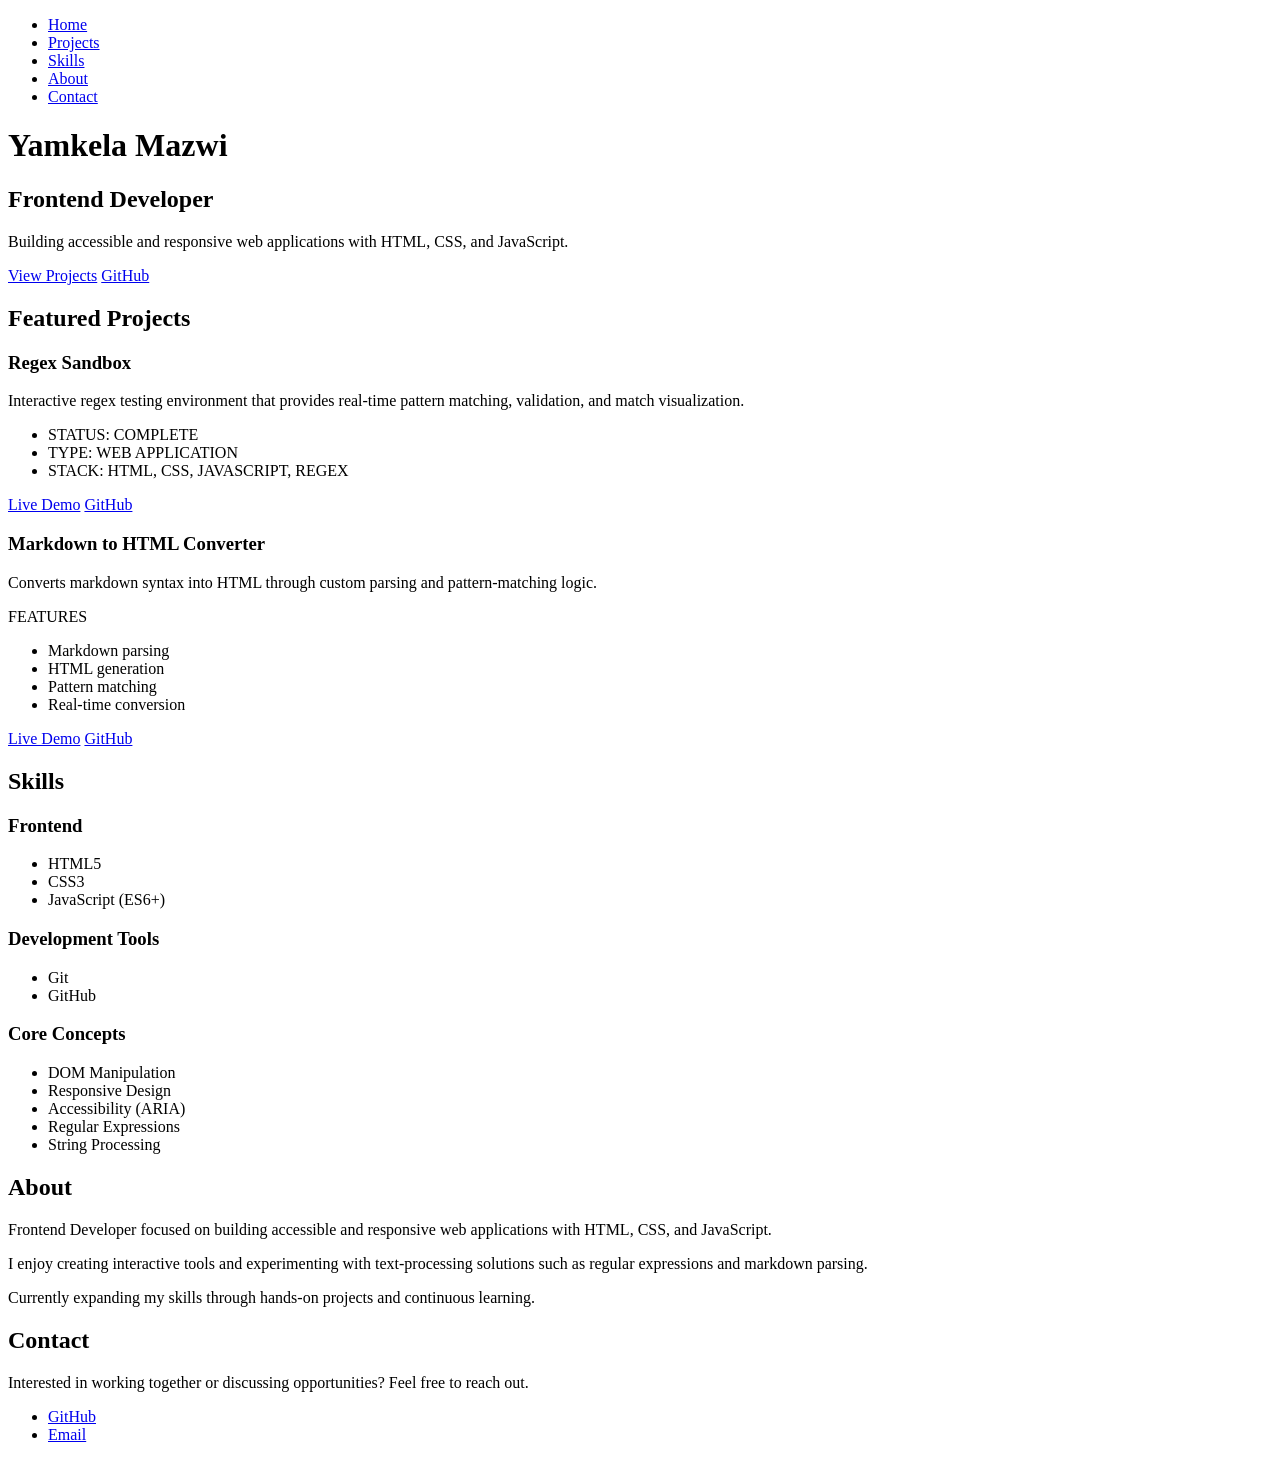
==== index.html @ 90205b94 "Add initial portfolio website structure in index.html This is a complete HTML structure for a person" ====
<!DOCTYPE html>
<html lang="en">

<head>
    <title>My Portfolio</title>
    <meta charset="utf-8">
    <meta name="viewport" content="width=device-width, initial-scale=1.0">
    <link rel="stylesheet" href="styles.css">
</head>

<body>
    <nav>
        <ul>
            <li><a href="#home">Home</a></li>
            <li><a href="#projects">Projects</a></li>
            <li><a href="#skills">Skills</a></li>
            <li><a href="#about">About</a></li>
            <li><a href="#contact">Contact</a></li>
        </ul>
    </nav>
<main>
    <header id="home">
    <h1>Yamkela Mazwi</h1>

    <h2>Frontend Developer</h2>

    <p>
        Building accessible and responsive web
        applications with HTML, CSS, and JavaScript.
    </p>

    <a href="#projects">View Projects</a>

    <a href="https://github.com/yamkelamazwi" target="_blank" rel="noopener noreferrer">GitHub</a>
    </header>

    <section id="projects">
    <h2>Featured Projects</h2>

    <article>
        <h3>Regex Sandbox</h3>

        <p>
    Interactive regex testing environment that
    provides real-time pattern matching, validation,
    and match visualization.
</p>

        <ul class="project-meta">
    <li>STATUS: COMPLETE</li>
    <li>TYPE: WEB APPLICATION</li>
    <li>STACK: HTML, CSS, JAVASCRIPT, REGEX</li>
</ul>

        <a href="https://yamkelamazwi.github.io/regex-sandbox/">Live Demo</a>

        <a href="https://github.com/yamkelamazwi/regex-sandbox">GitHub</a>
    </article>

    <article>
        <h3>Markdown to HTML Converter</h3>

        <p>
    Converts markdown syntax into HTML through
    custom parsing and pattern-matching logic.
</p>

        <div class="features">
        <p>FEATURES</p>

        <ul>
            <li>Markdown parsing</li>
            <li>HTML generation</li>
            <li>Pattern matching</li>
            <li>Real-time conversion</li>
        </ul>
    </div>

        <a href="https://yamkelamazwi.github.io/Markdown-to-HTML-converter/">Live Demo</a>

        <a href="https://github.com/yamkelamazwi/Markdown-to-HTML-converter">GitHub</a>
    </article>
</section>

<section id="skills">
    <h2>Skills</h2>

    <h3>Frontend</h3>
    <ul>
        <li>HTML5</li>
        <li>CSS3</li>
        <li>JavaScript (ES6+)</li>
    </ul>

    <h3>Development Tools</h3>
    <ul>
        <li>Git</li>
        <li>GitHub</li>
    </ul>

    <h3>Core Concepts</h3>
    <ul>
        <li>DOM Manipulation</li>
        <li>Responsive Design</li>
        <li>Accessibility (ARIA)</li>
        <li>Regular Expressions</li>
        <li>String Processing</li>
    </ul>
</section>

<section id="about">
    <h2>About</h2>

    <p>
        Frontend Developer focused on building
        accessible and responsive web applications
        with HTML, CSS, and JavaScript.
    </p>

    <p>
        I enjoy creating interactive tools and
        experimenting with text-processing
        solutions such as regular expressions
        and markdown parsing.
    </p>

    <p>
        Currently expanding my skills through
        hands-on projects and continuous learning.
    </p>
</section>

<section id="contact">
    <h2>Contact</h2>

    <p>
        Interested in working together or discussing
        opportunities? Feel free to reach out.
    </p>

    <ul>
        <li>
            <a
                href="https://github.com/yamkelamazwi"
                target="_blank"
                rel="noopener noreferrer"
            >
                GitHub
            </a>
        </li>

    

        <li>
            <a href="mailto:urbantoney@gmail.com">
    Email
</a>
        </li>
    </ul>
</section>

</main>

    <script src="script.js"></script>
</body>

</html>
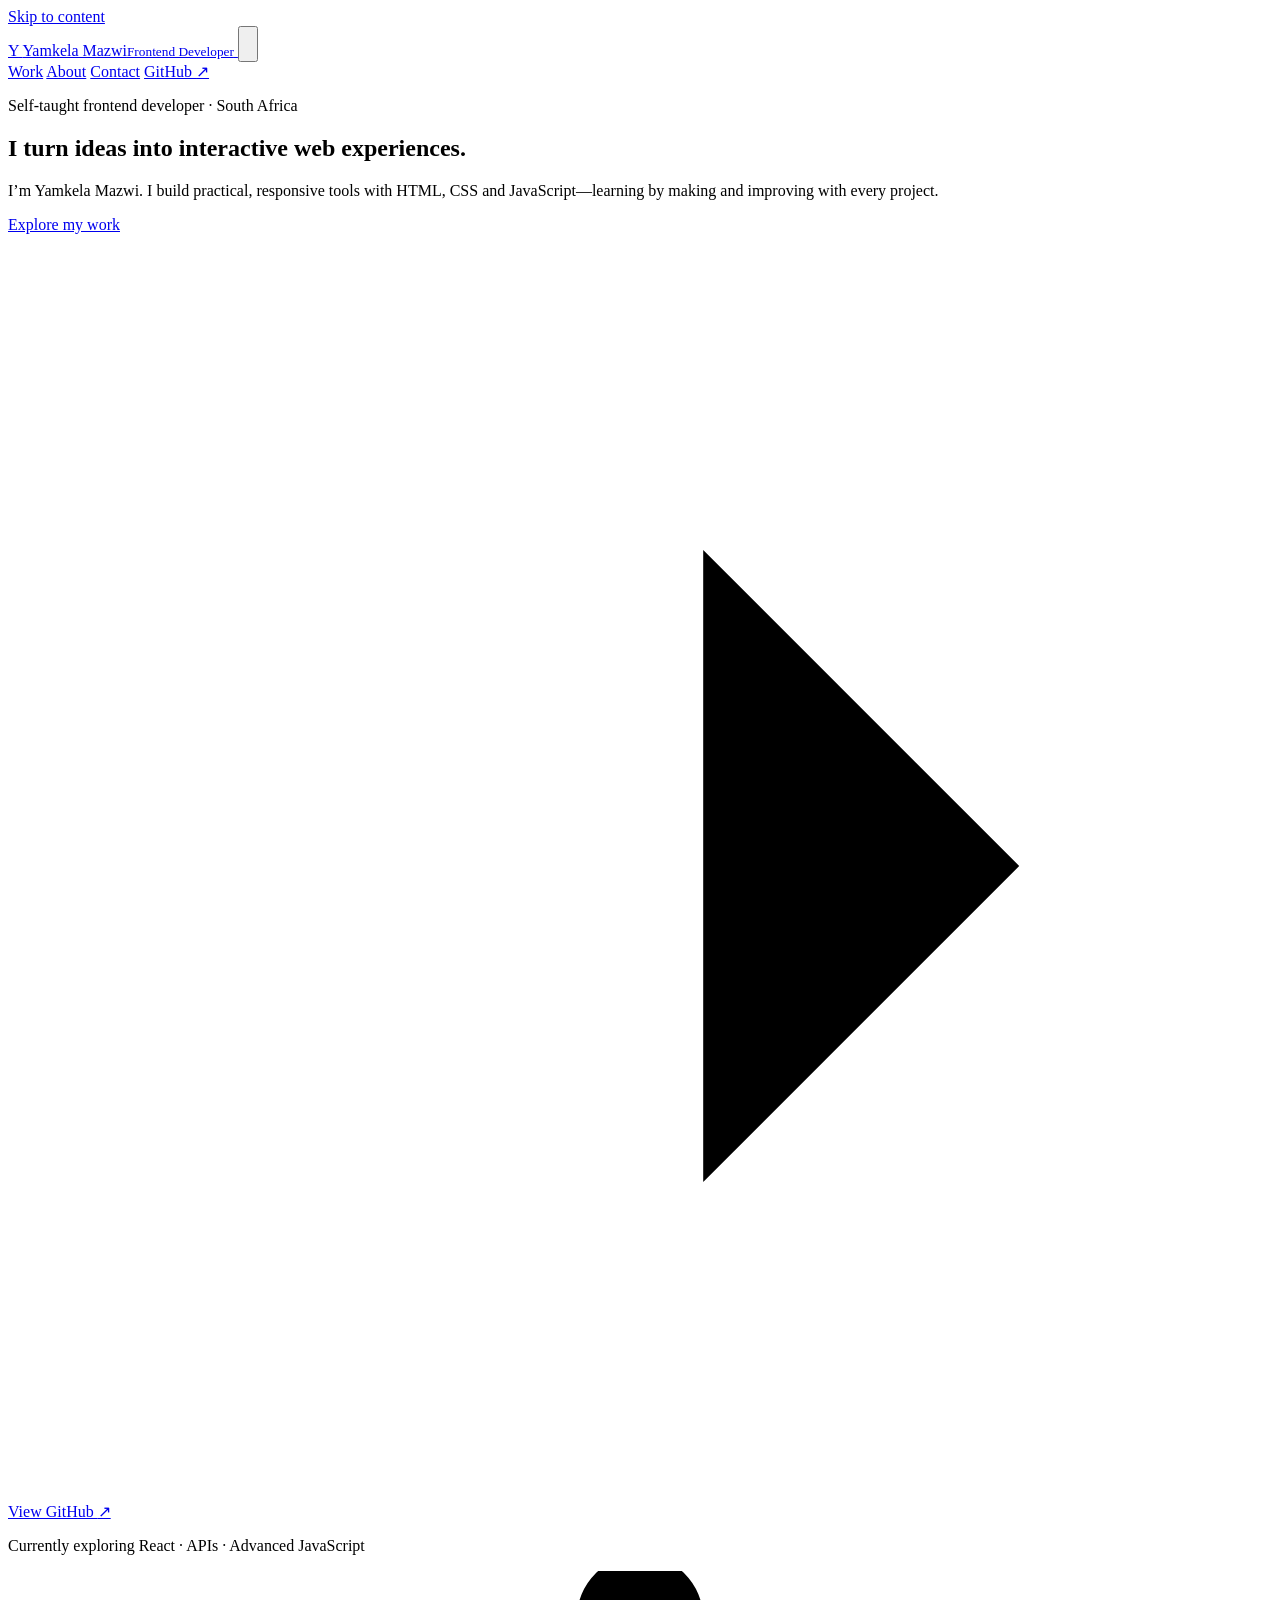
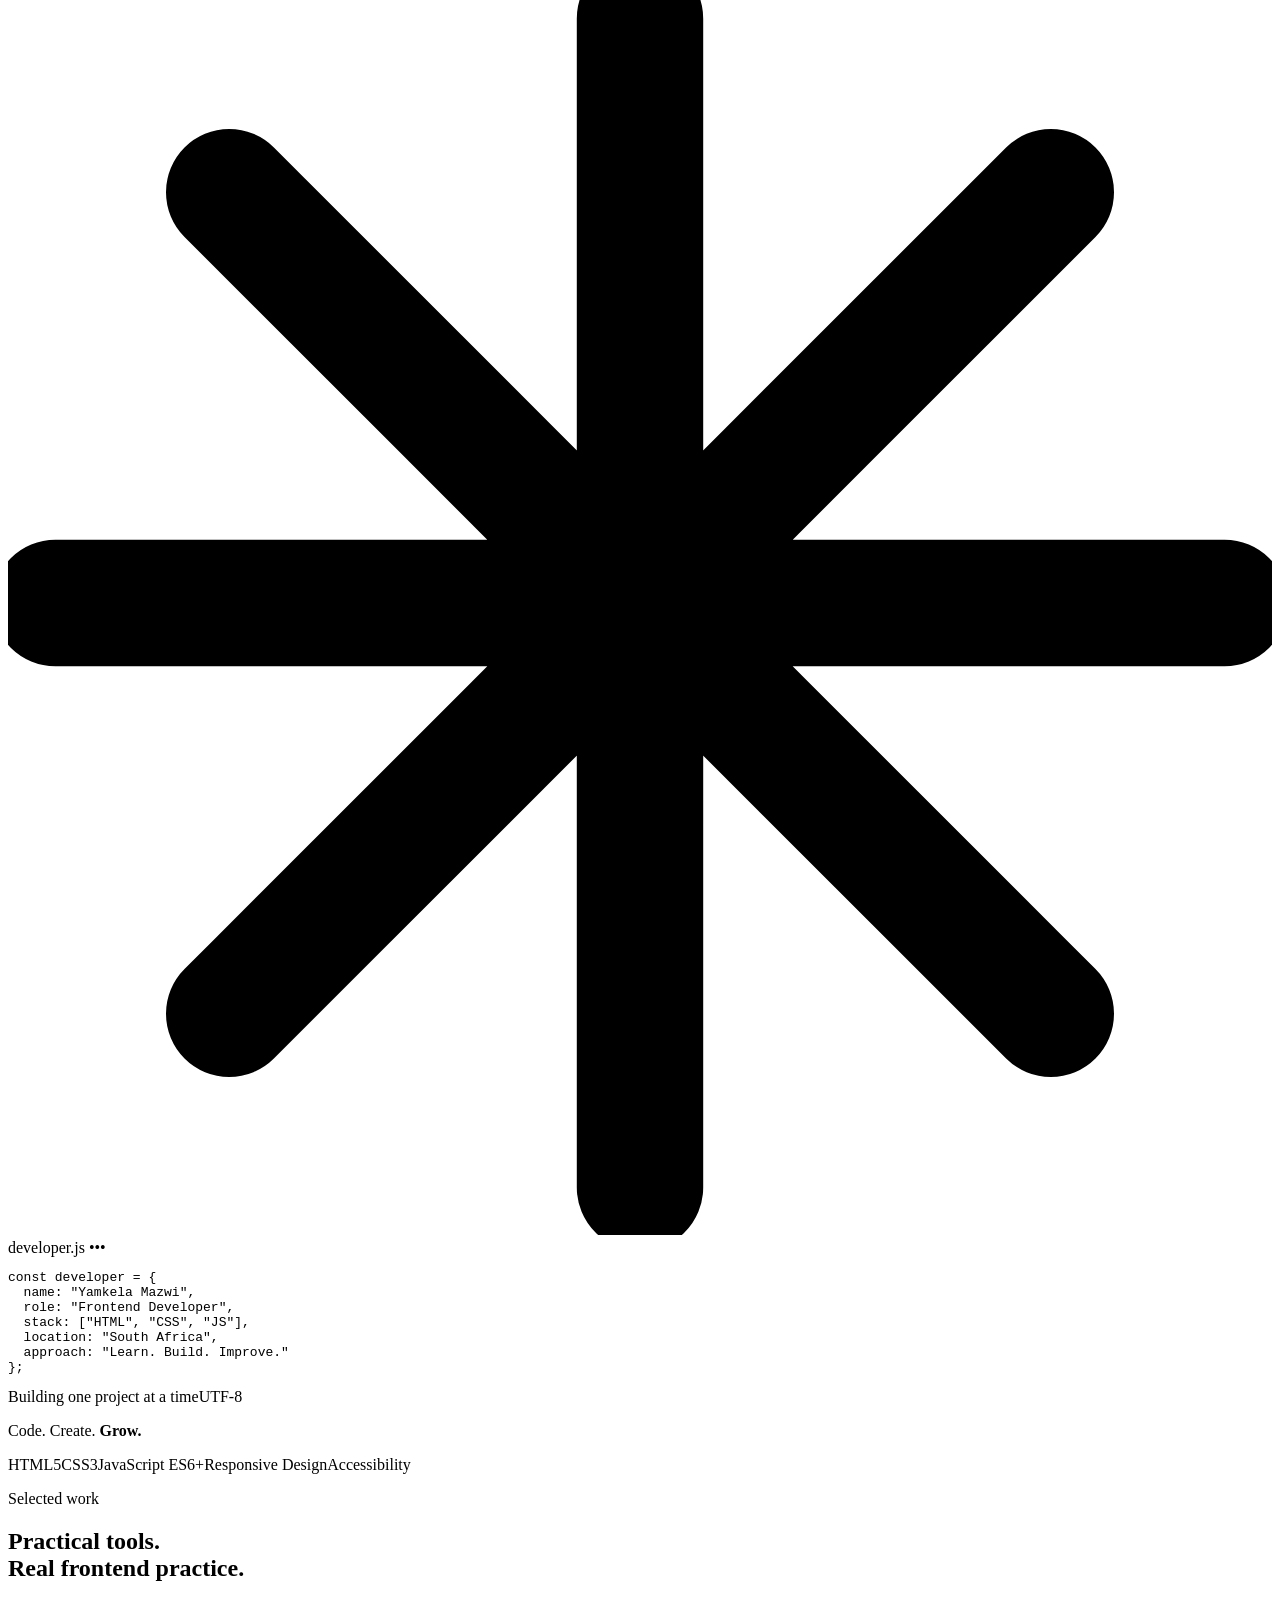
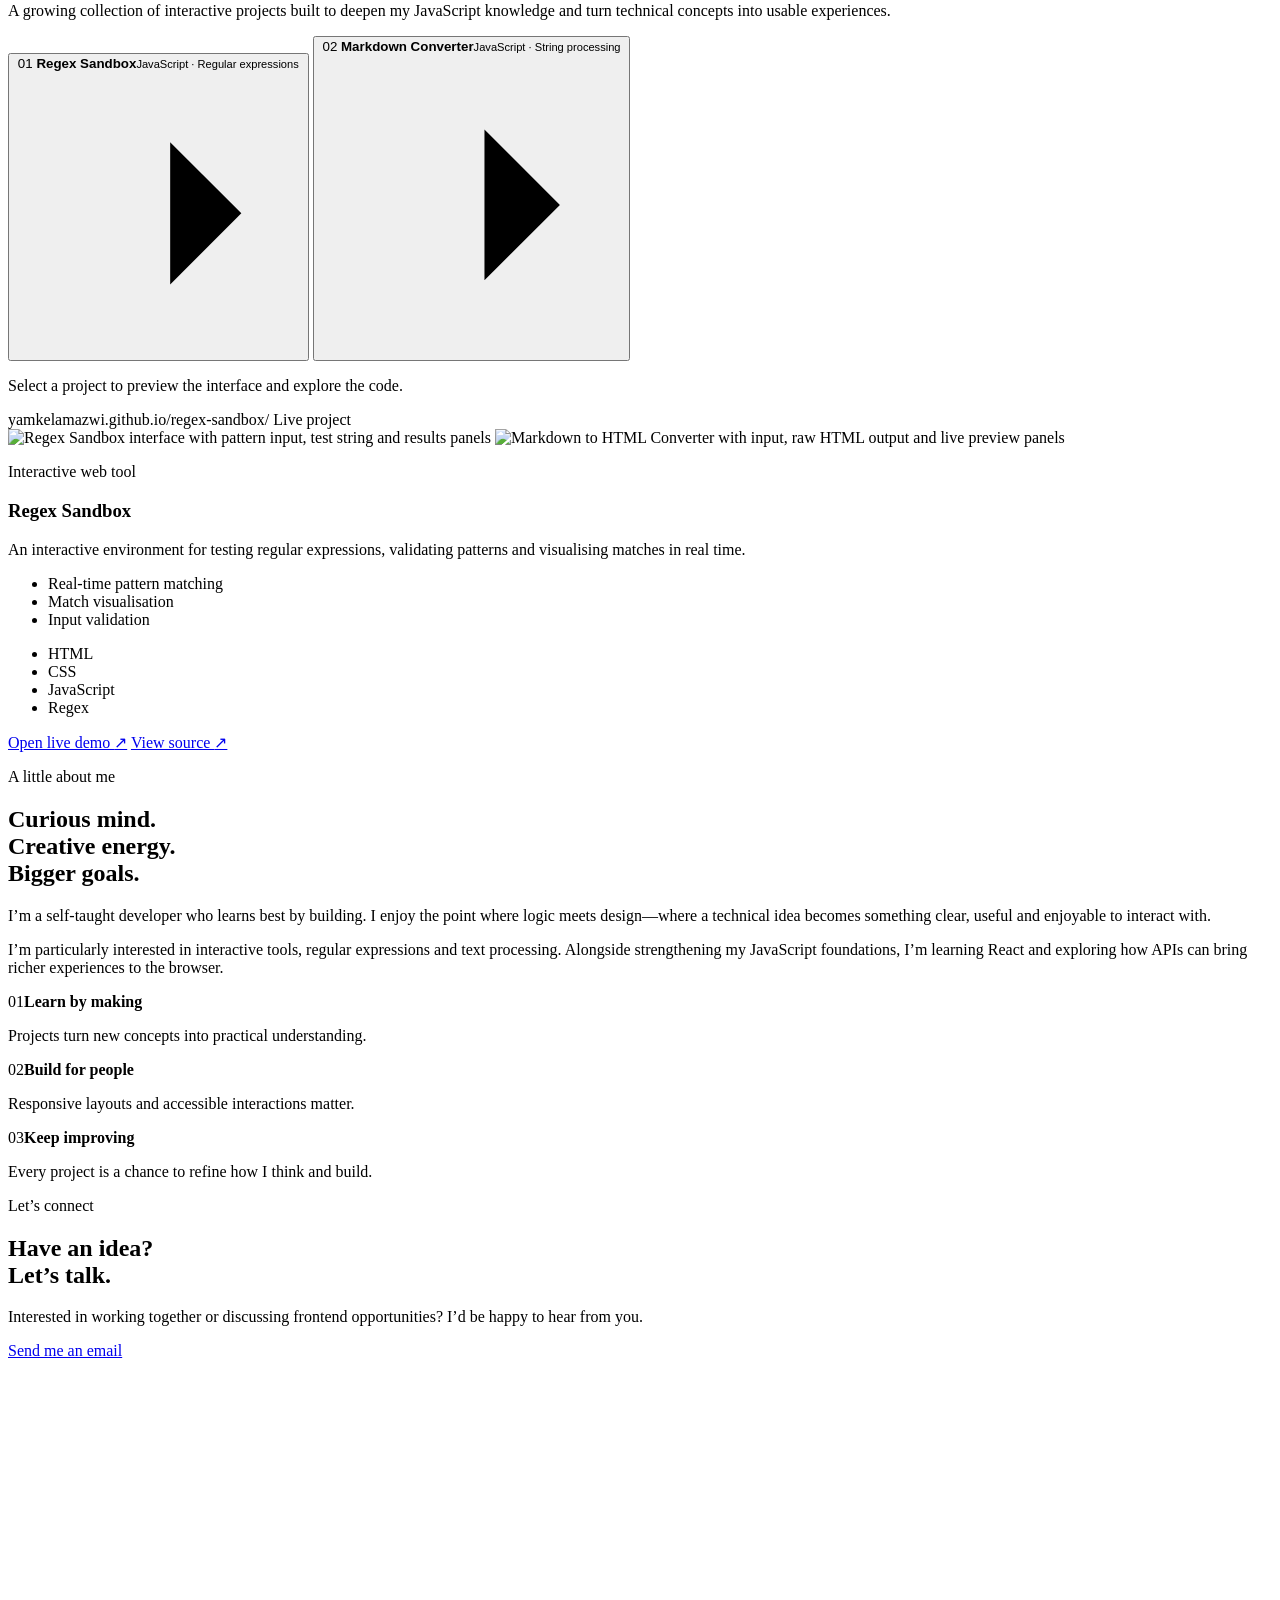
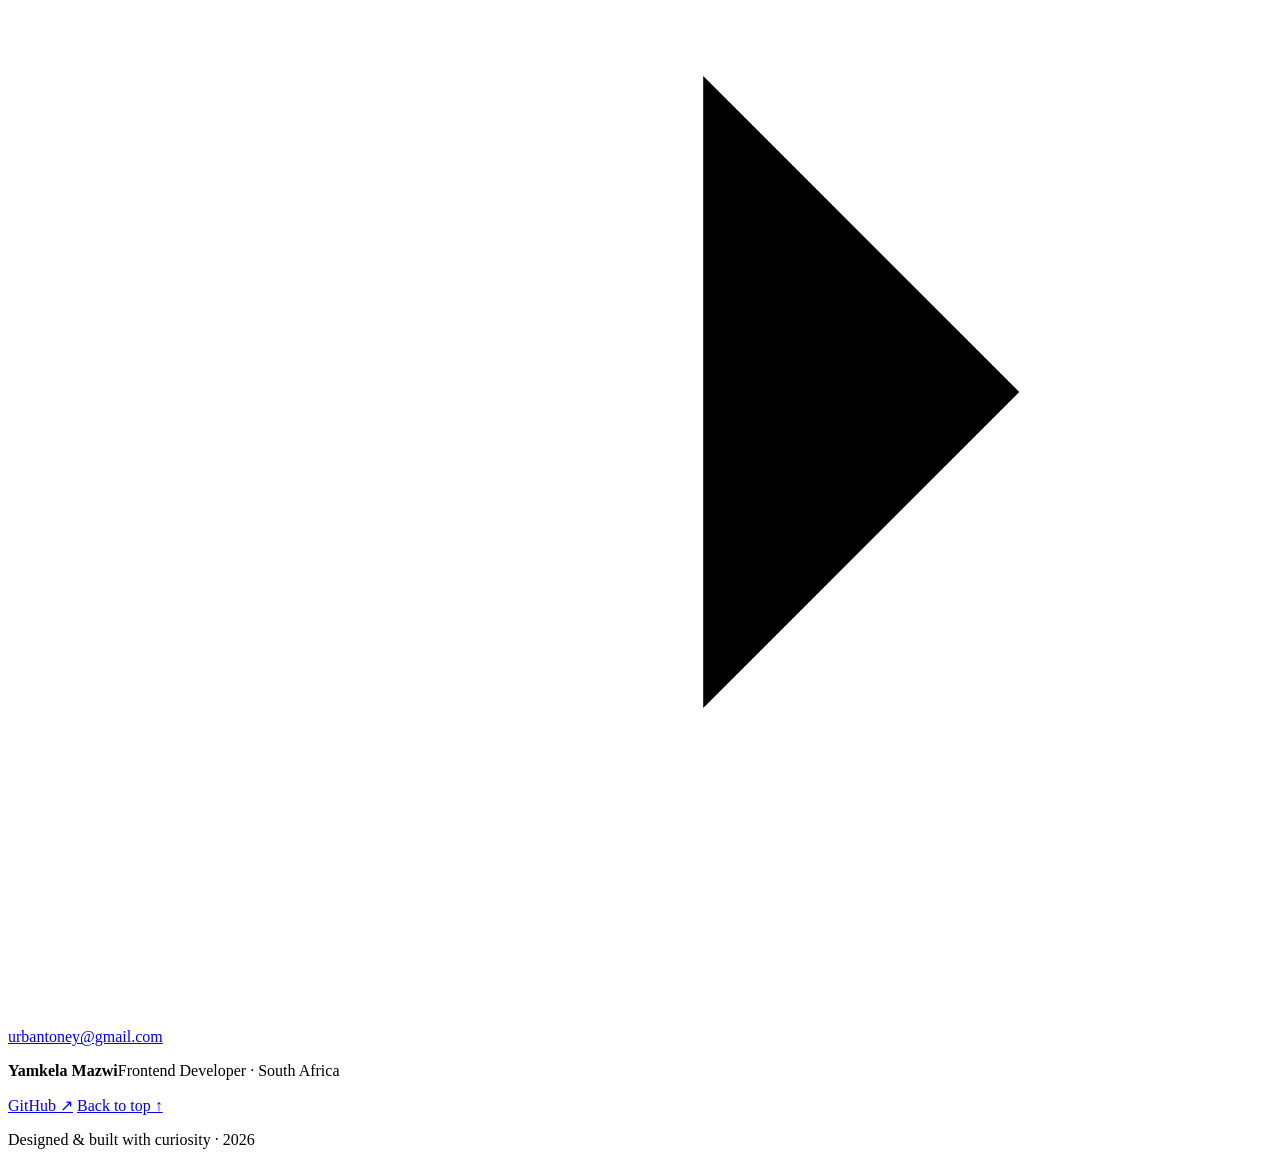
==== commit 9b47fb85: "Refactor index.html for SEO and accessibility improvements Updated the HTML structure and added meta" ====
--- a/index.html
+++ b/index.html
@@ -1,167 +1,192 @@
-<!DOCTYPE html>
+<!doctype html>
 <html lang="en">
+<head>
+  <meta charset="utf-8">
+  <meta name="viewport" content="width=device-width, initial-scale=1">
+  <meta name="description" content="Yamkela Mazwi is a self-taught frontend developer in South Africa building responsive, accessible web tools with HTML, CSS and JavaScript.">
+  <meta name="theme-color" content="#0e0e0e">
+  <meta property="og:title" content="Yamkela Mazwi — Frontend Developer">
+  <meta property="og:description" content="Creative frontend development, practical JavaScript projects and a growing passion for building for the web.">
+  <meta property="og:type" content="website">
+  <title>Yamkela Mazwi — Frontend Developer</title>
+  <link rel="icon" href="data:image/svg+xml,%3Csvg xmlns='http://www.w3.org/2000/svg' viewBox='0 0 64 64'%3E%3Crect width='64' height='64' rx='16' fill='%23fff705'/%3E%3Cpath d='M16 17h10l6 12 6-12h10L37 36v12H27V36z' fill='%230e0e0e'/%3E%3C/svg%3E">
+  <link rel="preconnect" href="https://fonts.googleapis.com">
+  <link rel="preconnect" href="https://fonts.gstatic.com" crossorigin>
+  <link href="https://fonts.googleapis.com/css2?family=IBM+Plex+Mono:wght@400;500&family=Manrope:wght@400;500;600;700;800&display=swap" rel="stylesheet">
+  <link rel="stylesheet" href="./src/style.css">
+</head>
+<body>
+  <a class="skip-link" href="#main">Skip to content</a>
 
-<head>
-    <title>My Portfolio</title>
-    <meta charset="utf-8">
-    <meta name="viewport" content="width=device-width, initial-scale=1.0">
-    <link rel="stylesheet" href="styles.css">
-</head>
+  <header class="site-header" data-header>
+    <div class="nav-shell">
+      <a class="brand" href="#top" aria-label="Yamkela Mazwi, back to top">
+        <span class="brand-mark" aria-hidden="true">Y</span>
+        <span class="brand-copy">Yamkela Mazwi<small>Frontend Developer</small></span>
+      </a>
 
-<body>
-    <nav>
-        <ul>
-            <li><a href="#home">Home</a></li>
-            <li><a href="#projects">Projects</a></li>
-            <li><a href="#skills">Skills</a></li>
-            <li><a href="#about">About</a></li>
-            <li><a href="#contact">Contact</a></li>
-        </ul>
-    </nav>
-<main>
-    <header id="home">
-    <h1>Yamkela Mazwi</h1>
+      <button class="menu-toggle" type="button" aria-expanded="false" aria-controls="site-nav" aria-label="Open navigation">
+        <svg class="menu-icon" viewBox="0 0 24 24" aria-hidden="true"><path d="M4 7h16M4 12h16M4 17h16"/></svg>
+        <svg class="close-icon" viewBox="0 0 24 24" aria-hidden="true"><path d="m6 6 12 12M18 6 6 18"/></svg>
+      </button>
 
-    <h2>Frontend Developer</h2>
+      <nav class="site-nav" id="site-nav" aria-label="Primary navigation">
+        <a href="#work">Work</a>
+        <a href="#about">About</a>
+        <a href="#contact">Contact</a>
+        <a class="nav-github" href="https://github.com/yamkelamazwi" target="_blank" rel="noopener noreferrer">GitHub <span aria-hidden="true">↗</span></a>
+      </nav>
+    </div>
+  </header>
 
-    <p>
-        Building accessible and responsive web
-        applications with HTML, CSS, and JavaScript.
-    </p>
+  <main id="main">
+    <section class="hero" id="top" aria-labelledby="hero-title">
+      <div class="hero-grid page-shell">
+        <div class="hero-copy">
+          <p class="role-line"><span class="status-dot" aria-hidden="true"></span> Self-taught frontend developer <span class="role-location">· South Africa</span></p>
+          <h1 id="hero-title">I turn ideas into <span class="hero-highlight">interactive</span> web experiences.</h1>
+          <p class="hero-intro">I’m Yamkela Mazwi. I build practical, responsive tools with HTML, CSS and JavaScript—learning by making and improving with every project.</p>
+          <div class="hero-actions">
+            <a class="button button-primary" href="#work">Explore my work <svg viewBox="0 0 20 20" aria-hidden="true"><path d="M4 10h12m-5-5 5 5-5 5"/></svg></a>
+            <a class="text-link" href="https://github.com/yamkelamazwi" target="_blank" rel="noopener noreferrer">View GitHub <span aria-hidden="true">↗</span></a>
+          </div>
+          <p class="learning-line"><span>Currently exploring</span> React · APIs · Advanced JavaScript</p>
+        </div>
 
-    <a href="#projects">View Projects</a>
+        <div class="hero-visual" aria-label="A code snippet introducing Yamkela as a frontend developer">
+          <div class="purple-shape" aria-hidden="true"></div>
+          <svg class="yellow-spark" viewBox="0 0 80 80" aria-hidden="true"><path d="M40 3v74M3 40h74M14 14l52 52M66 14 14 66" fill="none" stroke="currentColor" stroke-width="8" stroke-linecap="round"/></svg>
+          <div class="code-window">
+            <div class="window-bar">
+              <div class="window-dots" aria-hidden="true"><span></span><span></span><span></span></div>
+              <span>developer.js</span>
+              <span aria-hidden="true">•••</span>
+            </div>
+            <pre><code><span class="code-purple">const</span> developer = {
+  name: <span class="code-yellow">"Yamkela Mazwi"</span>,
+  role: <span class="code-yellow">"Frontend Developer"</span>,
+  stack: [<span class="code-yellow">"HTML"</span>, <span class="code-yellow">"CSS"</span>, <span class="code-yellow">"JS"</span>],
+  location: <span class="code-yellow">"South Africa"</span>,
+  approach: <span class="code-yellow">"Learn. Build. Improve."</span>
+};</code></pre>
+            <div class="code-footer"><span><i aria-hidden="true"></i> Building one project at a time</span><span>UTF-8</span></div>
+          </div>
+          <p class="personality-note" aria-hidden="true">Code. Create. <strong>Grow.</strong></p>
+        </div>
+      </div>
+      <div class="skill-ribbon" aria-label="Core frontend skills">
+        <div class="page-shell ribbon-inner">
+          <span>HTML5</span><i aria-hidden="true"></i><span>CSS3</span><i aria-hidden="true"></i><span>JavaScript ES6+</span><i aria-hidden="true"></i><span>Responsive Design</span><i aria-hidden="true"></i><span>Accessibility</span>
+        </div>
+      </div>
+    </section>
 
-    <a href="https://github.com/yamkelamazwi" target="_blank" rel="noopener noreferrer">GitHub</a>
-    </header>
+    <section class="work-section" id="work" aria-labelledby="work-title">
+      <div class="page-shell">
+        <div class="section-heading">
+          <p class="section-label">Selected work</p>
+          <div>
+            <h2 id="work-title">Practical tools.<br>Real frontend practice.</h2>
+            <p>A growing collection of interactive projects built to deepen my JavaScript knowledge and turn technical concepts into usable experiences.</p>
+          </div>
+        </div>
 
-    <section id="projects">
-    <h2>Featured Projects</h2>
+        <div class="work-explorer">
+          <div class="project-list" role="tablist" aria-label="Choose a featured project" aria-orientation="vertical">
+            <button class="project-tab is-active" id="tab-regex" type="button" role="tab" aria-selected="true" aria-controls="project-panel" tabindex="0" data-project="regex">
+              <span class="project-number" aria-hidden="true">01</span>
+              <span class="project-tab-copy"><strong>Regex Sandbox</strong><small>JavaScript · Regular expressions</small></span>
+              <svg viewBox="0 0 24 24" aria-hidden="true"><path d="M5 12h14m-6-6 6 6-6 6"/></svg>
+            </button>
+            <button class="project-tab" id="tab-markdown" type="button" role="tab" aria-selected="false" aria-controls="project-panel" tabindex="-1" data-project="markdown">
+              <span class="project-number" aria-hidden="true">02</span>
+              <span class="project-tab-copy"><strong>Markdown Converter</strong><small>JavaScript · String processing</small></span>
+              <svg viewBox="0 0 24 24" aria-hidden="true"><path d="M5 12h14m-6-6 6 6-6 6"/></svg>
+            </button>
+            <p class="project-list-note">Select a project to preview the interface and explore the code.</p>
+          </div>
 
-    <article>
-        <h3>Regex Sandbox</h3>
+          <article class="project-panel" id="project-panel" role="tabpanel" aria-labelledby="tab-regex" tabindex="0">
+            <div class="browser-preview">
+              <div class="browser-bar">
+                <div class="window-dots" aria-hidden="true"><span></span><span></span><span></span></div>
+                <span class="browser-address" id="browser-address">yamkelamazwi.github.io/regex-sandbox/</span>
+                <span class="browser-status"><i aria-hidden="true"></i> Live project</span>
+              </div>
+              <div class="screenshot-wrap">
+                <img class="project-screenshot is-active" src="./assets/regex-sandbox.webp" data-screenshot="regex" width="1440" height="900" alt="Regex Sandbox interface with pattern input, test string and results panels">
+                <img class="project-screenshot" src="./assets/markdown-converter.webp" data-screenshot="markdown" width="1440" height="900" alt="Markdown to HTML Converter with input, raw HTML output and live preview panels" aria-hidden="true">
+              </div>
+            </div>
 
-        <p>
-    Interactive regex testing environment that
-    provides real-time pattern matching, validation,
-    and match visualization.
-</p>
+            <div class="project-details">
+              <div class="project-summary">
+                <p class="project-kicker" id="project-kicker">Interactive web tool</p>
+                <h3 id="project-title">Regex Sandbox</h3>
+                <p id="project-description">An interactive environment for testing regular expressions, validating patterns and visualising matches in real time.</p>
+              </div>
+              <div class="project-meta">
+                <ul class="feature-list" id="project-features" aria-label="Project features">
+                  <li>Real-time pattern matching</li>
+                  <li>Match visualisation</li>
+                  <li>Input validation</li>
+                </ul>
+                <ul class="stack-list" id="project-stack" aria-label="Technologies used">
+                  <li>HTML</li><li>CSS</li><li>JavaScript</li><li>Regex</li>
+                </ul>
+                <div class="project-links">
+                  <a class="button button-primary" id="live-link" href="https://yamkelamazwi.github.io/regex-sandbox/" target="_blank" rel="noopener noreferrer">Open live demo <span aria-hidden="true">↗</span></a>
+                  <a class="text-link" id="source-link" href="https://github.com/yamkelamazwi/regex-sandbox" target="_blank" rel="noopener noreferrer">View source <span aria-hidden="true">↗</span></a>
+                </div>
+              </div>
+            </div>
+          </article>
+        </div>
+      </div>
+    </section>
 
-        <ul class="project-meta">
-    <li>STATUS: COMPLETE</li>
-    <li>TYPE: WEB APPLICATION</li>
-    <li>STACK: HTML, CSS, JAVASCRIPT, REGEX</li>
-</ul>
+    <section class="about-section" id="about" aria-labelledby="about-title">
+      <div class="page-shell about-grid">
+        <div class="about-heading">
+          <p class="section-label">A little about me</p>
+          <h2 id="about-title">Curious mind.<br>Creative energy.<br><span>Bigger goals.</span></h2>
+        </div>
+        <div class="about-content">
+          <p class="about-lead">I’m a self-taught developer who learns best by building. I enjoy the point where logic meets design—where a technical idea becomes something clear, useful and enjoyable to interact with.</p>
+          <p>I’m particularly interested in interactive tools, regular expressions and text processing. Alongside strengthening my JavaScript foundations, I’m learning React and exploring how APIs can bring richer experiences to the browser.</p>
+          <div class="principles" aria-label="How I approach development">
+            <div><span>01</span><strong>Learn by making</strong><p>Projects turn new concepts into practical understanding.</p></div>
+            <div><span>02</span><strong>Build for people</strong><p>Responsive layouts and accessible interactions matter.</p></div>
+            <div><span>03</span><strong>Keep improving</strong><p>Every project is a chance to refine how I think and build.</p></div>
+          </div>
+        </div>
+      </div>
+    </section>
 
-        <a href="https://yamkelamazwi.github.io/regex-sandbox/">Live Demo</a>
+    <section class="contact-section" id="contact" aria-labelledby="contact-title">
+      <div class="page-shell contact-grid">
+        <div>
+          <p class="section-label">Let’s connect</p>
+          <h2 id="contact-title">Have an idea?<br>Let’s talk.</h2>
+        </div>
+        <div class="contact-content">
+          <p>Interested in working together or discussing frontend opportunities? I’d be happy to hear from you.</p>
+          <div class="contact-actions">
+            <a class="button button-primary" href="mailto:urbantoney@gmail.com">Send me an email <svg viewBox="0 0 20 20" aria-hidden="true"><path d="M4 10h12m-5-5 5 5-5 5"/></svg></a>
+            <a class="contact-email" href="mailto:urbantoney@gmail.com">urbantoney@gmail.com</a>
+          </div>
+        </div>
+      </div>
+    </section>
+  </main>
 
-        <a href="https://github.com/yamkelamazwi/regex-sandbox">GitHub</a>
-    </article>
-
-    <article>
-        <h3>Markdown to HTML Converter</h3>
-
-        <p>
-    Converts markdown syntax into HTML through
-    custom parsing and pattern-matching logic.
-</p>
-
-        <div class="features">
-        <p>FEATURES</p>
-
-        <ul>
-            <li>Markdown parsing</li>
-            <li>HTML generation</li>
-            <li>Pattern matching</li>
-            <li>Real-time conversion</li>
-        </ul>
+  <footer class="site-footer">
+    <div class="page-shell footer-inner">
+      <p><strong>Yamkela Mazwi</strong><span>Frontend Developer · South Africa</span></p>
+      <div class="footer-links">
+        <a href="https://github.com/yamkelamazwi" target="_blank" rel="noopener noreferrer">GitHub ↗</a>
+        <a href="#top">Back to top ↑</a>
+      </div>
+      <p class="copyright">Designed &amp; built with curiosity · <span id="year">2026</span></p>
     </div>
-
-        <a href="https://yamkelamazwi.github.io/Markdown-to-HTML-converter/">Live Demo</a>
-
-        <a href="https://github.com/yamkelamazwi/Markdown-to-HTML-converter">GitHub</a>
-    </article>
-</section>
-
-<section id="skills">
-    <h2>Skills</h2>
-
-    <h3>Frontend</h3>
-    <ul>
-        <li>HTML5</li>
-        <li>CSS3</li>
-        <li>JavaScript (ES6+)</li>
-    </ul>
-
-    <h3>Development Tools</h3>
-    <ul>
-        <li>Git</li>
-        <li>GitHub</li>
-    </ul>
-
-    <h3>Core Concepts</h3>
-    <ul>
-        <li>DOM Manipulation</li>
-        <li>Responsive Design</li>
-        <li>Accessibility (ARIA)</li>
-        <li>Regular Expressions</li>
-        <li>String Processing</li>
-    </ul>
-</section>
-
-<section id="about">
-    <h2>About</h2>
-
-    <p>
-        Frontend Developer focused on building
-        accessible and responsive web applications
-        with HTML, CSS, and JavaScript.
-    </p>
-
-    <p>
-        I enjoy creating interactive tools and
-        experimenting with text-processing
-        solutions such as regular expressions
-        and markdown parsing.
-    </p>
-
-    <p>
-        Currently expanding my skills through
-        hands-on projects and continuous learning.
-    </p>
-</section>
-
-<section id="contact">
-    <h2>Contact</h2>
-
-    <p>
-        Interested in working together or discussing
-        opportunities? Feel free to reach out.
-    </p>
-
-    <ul>
-        <li>
-            <a
-                href="https://github.com/yamkelamazwi"
-                target="_blank"
-                rel="noopener noreferrer"
-            >
-                GitHub
-            </a>
-        </li>
-
-    
-
-        <li>
-            <a href="mailto:urbantoney@gmail.com">
-    Email
-</a>
-        </li>
-    </ul>
-</section>
-
-</main>
-
-    <script src="script.js"></script>
-</body>
-
-</html>
+  </footer>
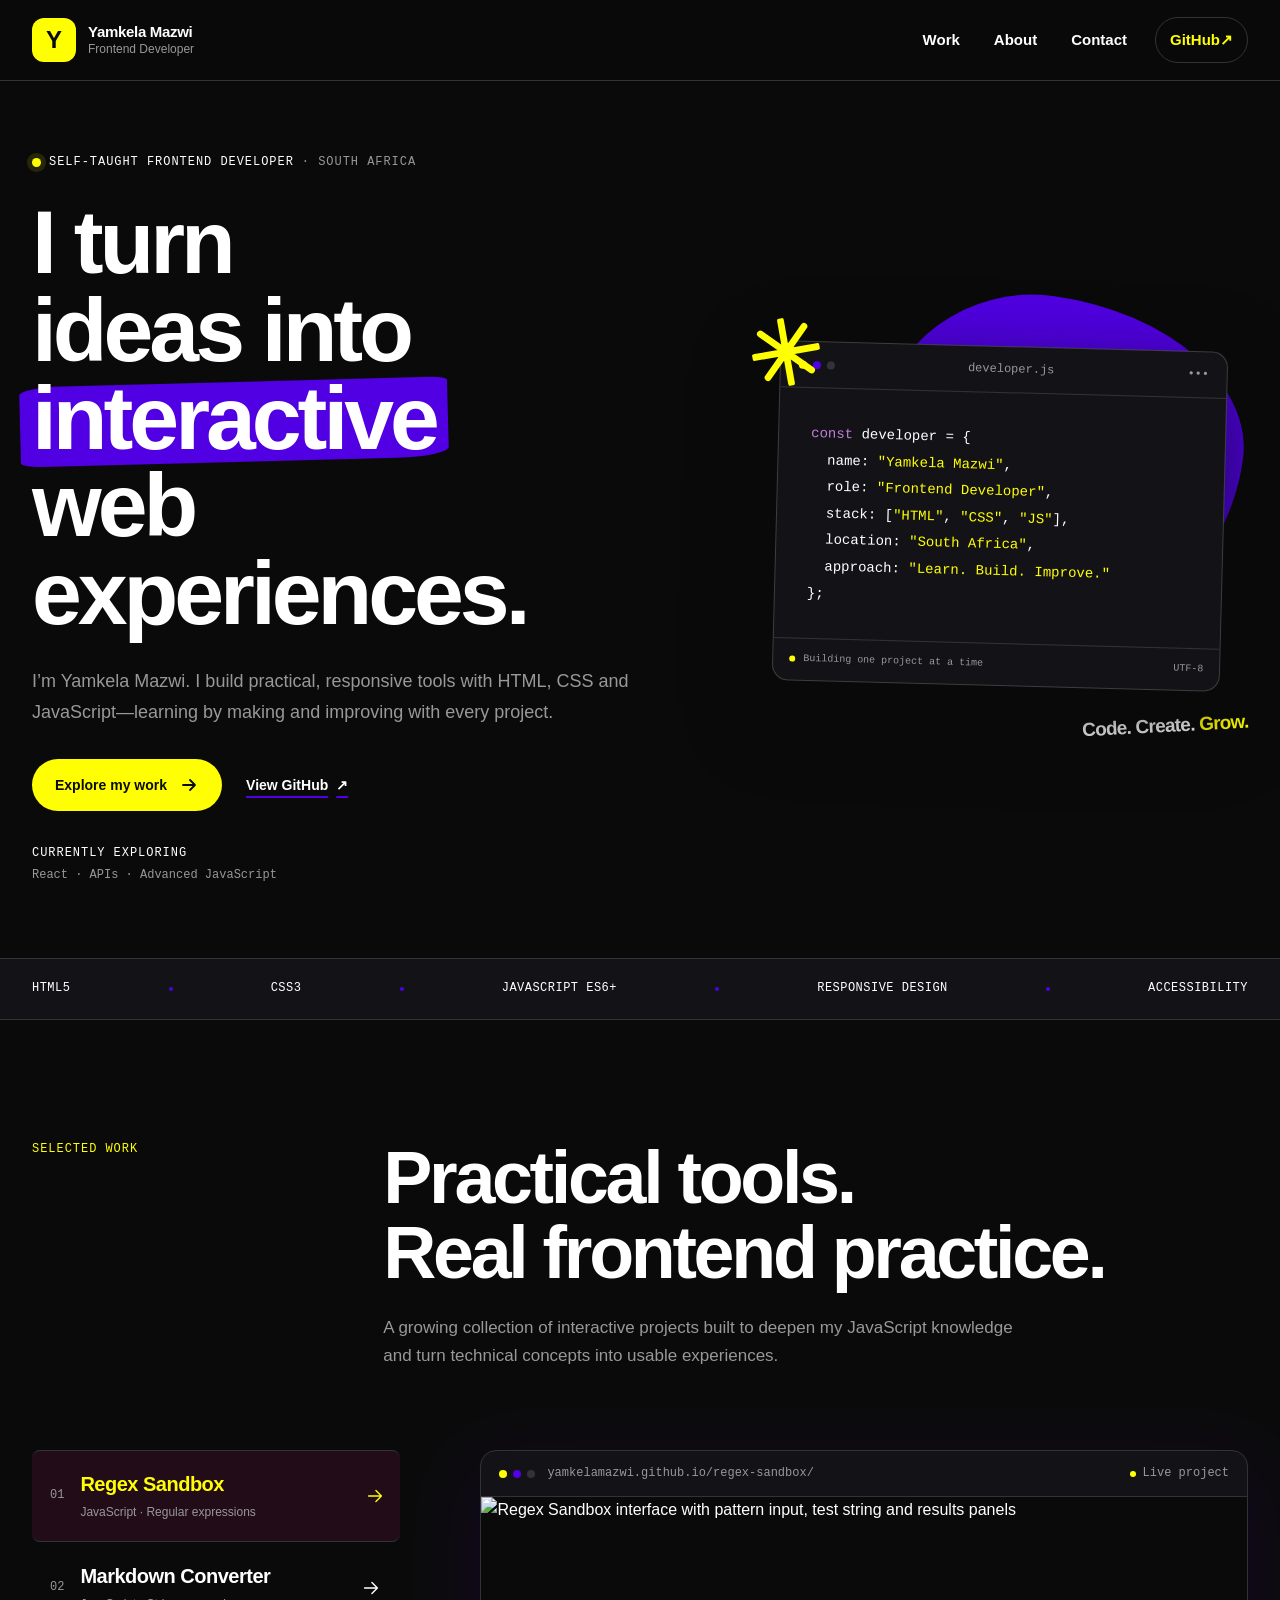
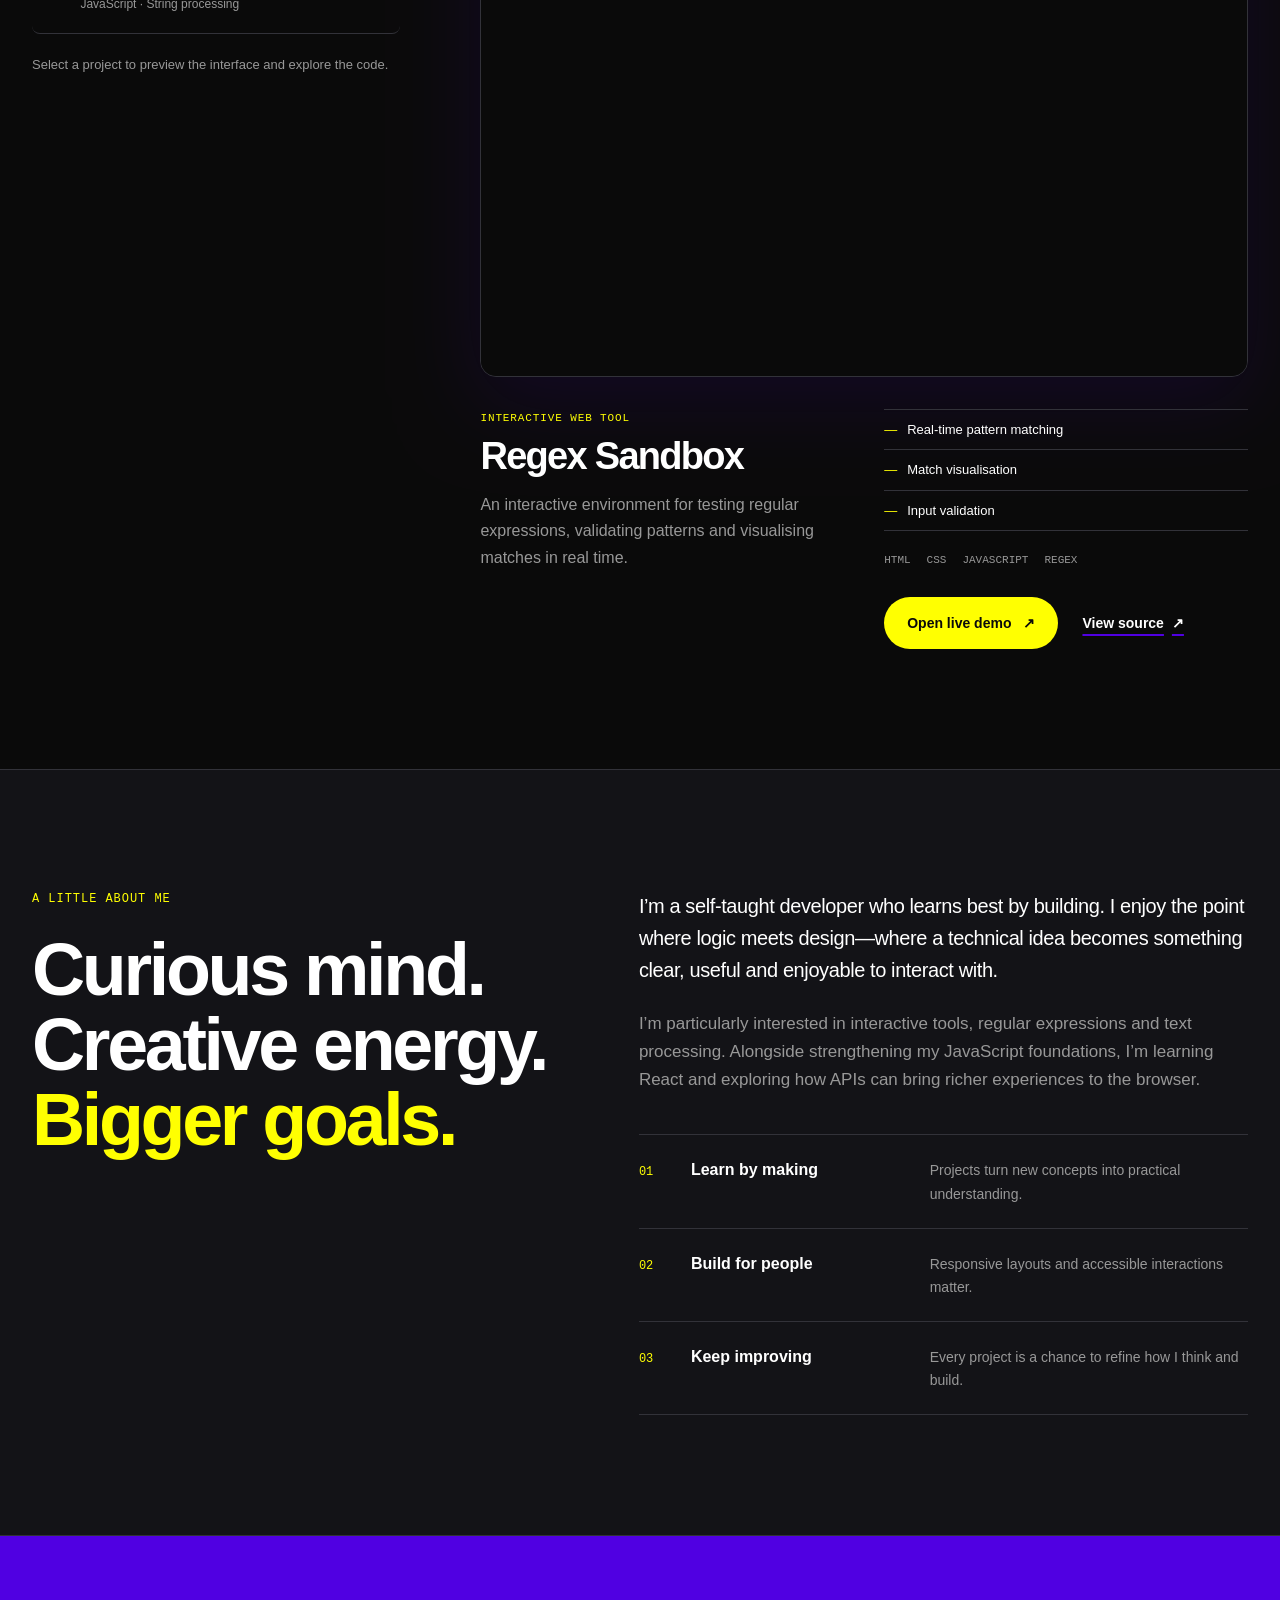
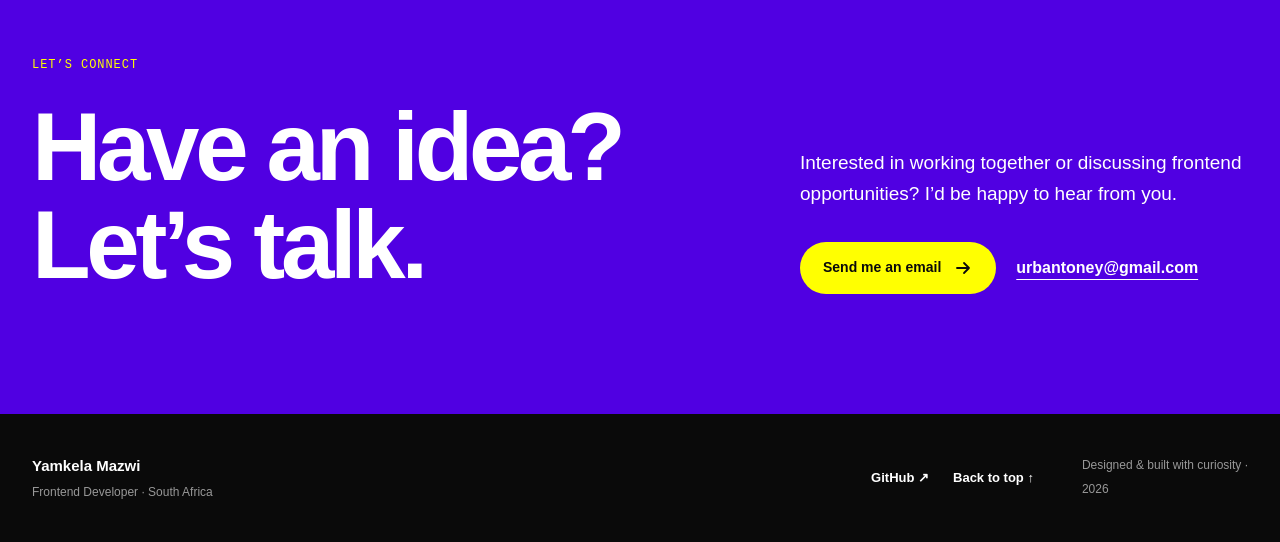
==== commit 4f4c21e6: "Update stylesheet link in index.html" ====
--- a/index.html
+++ b/index.html
@@ -13,7 +13,7 @@
   <link rel="preconnect" href="https://fonts.googleapis.com">
   <link rel="preconnect" href="https://fonts.gstatic.com" crossorigin>
   <link href="https://fonts.googleapis.com/css2?family=IBM+Plex+Mono:wght@400;500&family=Manrope:wght@400;500;600;700;800&display=swap" rel="stylesheet">
-  <link rel="stylesheet" href="./src/style.css">
+  <link rel="stylesheet" href="style.css">
 </head>
 <body>
   <a class="skip-link" href="#main">Skip to content</a>
--- a/style.css
+++ b/style.css
@@ -0,0 +1,452 @@
+:root {
+  /* Primitive palette */
+  --p-ink: oklch(0.145 0 0);
+  --p-ink-raised: oklch(0.19 0.008 285);
+  --p-ink-soft: oklch(0.225 0.01 285);
+  --p-white: oklch(1 0 0);
+  --p-muted: oklch(0.68 0 0);
+  --p-yellow: oklch(0.968 0.211 109.8);
+  --p-purple: oklch(0.45 0.27 282);
+  --p-line: oklch(0.32 0.012 285);
+
+  /* Semantic tokens */
+  --surface: var(--p-ink);
+  --surface-raised: var(--p-ink-raised);
+  --surface-soft: var(--p-ink-soft);
+  --text: var(--p-white);
+  --text-muted: var(--p-muted);
+  --accent-action: var(--p-yellow);
+  --accent-signature: var(--p-purple);
+  --border: var(--p-line);
+
+  /* Component tokens */
+  --button-bg: var(--accent-action);
+  --button-text: var(--surface);
+  --focus-ring: var(--accent-action);
+  --radius-small: 8px;
+  --radius-medium: 16px;
+  --radius-round: 999px;
+  --font-sans: "Manrope", sans-serif;
+  --font-mono: "IBM Plex Mono", monospace;
+}
+
+*, *::before, *::after { box-sizing: border-box; }
+* { margin: 0; }
+html { scroll-behavior: smooth; scroll-padding-top: 96px; }
+body {
+  min-width: 320px;
+  background: var(--surface);
+  color: var(--text);
+  font-family: var(--font-sans);
+  font-size: 16px;
+  line-height: 1.65;
+  -webkit-font-smoothing: antialiased;
+}
+img, svg { display: block; max-width: 100%; }
+button, a { -webkit-tap-highlight-color: transparent; }
+button { font: inherit; }
+a { color: inherit; text-decoration: none; }
+button, [role="button"] { cursor: pointer; }
+p { max-width: 70ch; }
+h1, h2, h3 { line-height: 1.02; letter-spacing: -0.045em; text-wrap: balance; }
+ul { list-style: none; padding: 0; }
+::selection { background: var(--accent-action); color: var(--surface); }
+:focus-visible { outline: 3px solid var(--focus-ring); outline-offset: 4px; }
+
+.skip-link {
+  position: fixed;
+  top: 12px;
+  left: 12px;
+  z-index: 100;
+  padding: 12px 18px;
+  border-radius: var(--radius-small);
+  background: var(--accent-action);
+  color: var(--surface);
+  font-weight: 800;
+  transform: translateY(-160%);
+  transition: transform 180ms ease-out;
+}
+.skip-link:focus { transform: translateY(0); }
+
+.page-shell, .nav-shell {
+  width: min(100% - 40px, 1240px);
+  margin-inline: auto;
+}
+
+.site-header {
+  position: sticky;
+  top: 0;
+  z-index: 20;
+  border-bottom: 1px solid var(--border);
+  background: color-mix(in oklch, var(--surface) 92%, transparent);
+  backdrop-filter: blur(16px);
+}
+.nav-shell {
+  position: relative;
+  min-height: 80px;
+  display: flex;
+  align-items: center;
+  justify-content: space-between;
+  gap: 16px;
+}
+.brand { display: inline-flex; align-items: center; gap: 12px; min-height: 48px; }
+.brand-mark {
+  width: 44px;
+  height: 44px;
+  flex: 0 0 44px;
+  display: grid;
+  place-items: center;
+  border-radius: 12px;
+  background: var(--accent-action);
+  color: var(--surface);
+  font-size: 24px;
+  font-weight: 800;
+  line-height: 1;
+  transition: transform 180ms ease-out;
+}
+.brand:hover .brand-mark { transform: rotate(-5deg); }
+.brand-copy { font-size: 14px; font-weight: 800; line-height: 1.3; letter-spacing: -0.02em; }
+.brand-copy small { display: block; color: var(--text-muted); font-size: 11px; font-weight: 500; letter-spacing: 0; }
+.menu-toggle {
+  width: 48px;
+  height: 48px;
+  display: grid;
+  place-items: center;
+  border: 1px solid var(--border);
+  border-radius: 50%;
+  background: transparent;
+  color: var(--text);
+  transition: background-color 180ms ease-out, color 180ms ease-out;
+}
+.menu-toggle:hover { background: var(--accent-action); color: var(--surface); }
+.menu-toggle svg { width: 24px; height: 24px; fill: none; stroke: currentColor; stroke-width: 1.8; stroke-linecap: round; }
+.menu-toggle .close-icon { display: none; }
+.menu-toggle[aria-expanded="true"] .menu-icon { display: none; }
+.menu-toggle[aria-expanded="true"] .close-icon { display: block; }
+.site-nav {
+  position: absolute;
+  top: calc(100% + 8px);
+  left: 0;
+  right: 0;
+  display: none;
+  padding: 12px;
+  border: 1px solid var(--border);
+  border-radius: var(--radius-medium);
+  background: var(--surface-raised);
+  box-shadow: 0 24px 60px color-mix(in oklch, var(--surface) 70%, transparent);
+}
+.site-nav.is-open { display: flex; flex-direction: column; }
+.site-nav a {
+  min-height: 48px;
+  display: flex;
+  align-items: center;
+  justify-content: space-between;
+  padding: 10px 14px;
+  border-radius: var(--radius-small);
+  font-size: 15px;
+  font-weight: 700;
+  transition: background-color 180ms ease-out, color 180ms ease-out;
+}
+.site-nav a:hover { background: var(--surface-soft); color: var(--accent-action); }
+.site-nav .nav-github { color: var(--accent-action); }
+
+.hero { position: relative; overflow: hidden; }
+.hero-grid { padding-block: 64px 72px; }
+.hero-copy { position: relative; z-index: 2; }
+.role-line, .section-label {
+  font-family: var(--font-mono);
+  font-size: 12px;
+  font-weight: 500;
+  line-height: 1.5;
+  letter-spacing: 0.08em;
+  text-transform: uppercase;
+}
+.role-line { display: flex; flex-wrap: wrap; align-items: center; gap: 8px; color: var(--text); }
+.role-location { color: var(--text-muted); }
+.status-dot {
+  width: 9px;
+  height: 9px;
+  border-radius: 50%;
+  background: var(--accent-action);
+  box-shadow: 0 0 0 5px color-mix(in oklch, var(--accent-action) 12%, transparent);
+}
+.hero h1 {
+  max-width: 10ch;
+  margin-top: 28px;
+  font-size: clamp(3.15rem, 13.5vw, 5rem);
+  font-weight: 800;
+  line-height: 0.98;
+}
+.hero-highlight { position: relative; z-index: 0; display: inline-block; color: var(--text); }
+.hero-highlight::before {
+  content: "";
+  position: absolute;
+  z-index: -1;
+  inset: 8% -3% 1%;
+  border-radius: 10% 4% 12% 5%;
+  background: var(--accent-signature);
+  transform: rotate(-1.5deg);
+}
+.hero-intro { margin-top: 28px; color: var(--text-muted); font-size: 17px; line-height: 1.7; }
+.hero-actions { display: flex; flex-wrap: wrap; align-items: center; gap: 20px 24px; margin-top: 32px; }
+.button {
+  min-height: 52px;
+  display: inline-flex;
+  align-items: center;
+  justify-content: center;
+  gap: 12px;
+  padding: 14px 22px;
+  border: 1px solid transparent;
+  border-radius: var(--radius-round);
+  font-size: 14px;
+  font-weight: 800;
+  line-height: 1.2;
+  transition: transform 180ms ease-out, background-color 180ms ease-out, color 180ms ease-out;
+}
+.button svg { width: 20px; height: 20px; fill: none; stroke: currentColor; stroke-width: 1.8; stroke-linecap: round; stroke-linejoin: round; transition: transform 180ms ease-out; }
+.button-primary { background: var(--button-bg); color: var(--button-text); }
+.button-primary:hover { transform: translateY(-3px); background: var(--text); }
+.button-primary:hover svg { transform: translateX(3px); }
+.button:active { transform: scale(0.98); }
+.text-link {
+  min-height: 48px;
+  display: inline-flex;
+  align-items: center;
+  gap: 8px;
+  color: var(--text);
+  font-size: 14px;
+  font-weight: 800;
+  text-decoration: underline;
+  text-decoration-color: var(--accent-signature);
+  text-decoration-thickness: 2px;
+  text-underline-offset: 6px;
+  transition: color 180ms ease-out, text-decoration-color 180ms ease-out;
+}
+.text-link:hover { color: var(--accent-action); text-decoration-color: var(--accent-action); }
+.learning-line { margin-top: 32px; color: var(--text-muted); font-family: var(--font-mono); font-size: 12px; line-height: 1.8; }
+.learning-line span { display: block; color: var(--text); text-transform: uppercase; letter-spacing: 0.08em; }
+
+.hero-visual {
+  position: relative;
+  isolation: isolate;
+  max-width: 560px;
+  margin: 48px auto 0;
+  padding: 48px 4px 56px;
+}
+.purple-shape {
+  position: absolute;
+  z-index: -2;
+  top: 0;
+  right: 2%;
+  width: 74%;
+  aspect-ratio: 1;
+  border-radius: 43% 57% 65% 35% / 42% 37% 63% 58%;
+  background: var(--accent-signature);
+  transform: rotate(8deg);
+  animation: shape-float 7s ease-in-out infinite alternate;
+}
+.yellow-spark {
+  position: absolute;
+  z-index: 2;
+  top: 20px;
+  left: 0;
+  width: 68px;
+  height: 68px;
+  color: var(--accent-action);
+  transform: rotate(-10deg);
+}
+.code-window {
+  position: relative;
+  z-index: 1;
+  overflow: hidden;
+  border: 1px solid color-mix(in oklch, var(--text) 18%, transparent);
+  border-radius: var(--radius-medium);
+  background: var(--surface-raised);
+  box-shadow: 0 28px 80px color-mix(in oklch, var(--surface) 70%, transparent);
+  transform: rotate(1.5deg);
+  transition: transform 220ms ease-out;
+}
+.hero-visual:hover .code-window { transform: rotate(0deg) translateY(-4px); }
+.window-bar, .browser-bar {
+  min-height: 46px;
+  display: flex;
+  align-items: center;
+  justify-content: space-between;
+  gap: 12px;
+  padding: 10px 14px;
+  border-bottom: 1px solid var(--border);
+  color: var(--text-muted);
+  font-family: var(--font-mono);
+  font-size: 11px;
+}
+.window-dots { display: flex; gap: 6px; flex: 0 0 auto; }
+.window-dots span { width: 8px; height: 8px; border-radius: 50%; background: var(--border); }
+.window-dots span:first-child { background: var(--accent-action); }
+.window-dots span:nth-child(2) { background: var(--accent-signature); }
+.code-window pre { padding: 24px 18px; overflow: hidden; font-family: var(--font-mono); font-size: 12px; line-height: 1.9; white-space: pre-wrap; }
+.code-window code { font: inherit; }
+.code-purple { color: color-mix(in oklch, var(--accent-signature) 55%, var(--text)); }
+.code-yellow { color: var(--accent-action); }
+.code-footer {
+  display: flex;
+  justify-content: space-between;
+  gap: 12px;
+  padding: 12px 16px;
+  border-top: 1px solid var(--border);
+  color: var(--text-muted);
+  font-family: var(--font-mono);
+  font-size: 10px;
+}
+.code-footer span:first-child { display: flex; align-items: center; gap: 8px; }
+.code-footer i, .browser-status i { width: 6px; height: 6px; flex: 0 0 6px; border-radius: 50%; background: var(--accent-action); }
+.personality-note { position: absolute; right: 0; bottom: 0; font-size: 19px; font-weight: 800; letter-spacing: -0.04em; transform: rotate(-3deg); }
+.personality-note strong { color: var(--accent-action); }
+@keyframes shape-float { to { transform: rotate(13deg) translateY(12px); } }
+
+.skill-ribbon { border-block: 1px solid var(--border); background: var(--surface-raised); }
+.ribbon-inner { display: flex; flex-wrap: wrap; align-items: center; justify-content: center; gap: 12px 16px; padding-block: 20px; }
+.ribbon-inner span { font-family: var(--font-mono); font-size: 11px; letter-spacing: 0.04em; text-transform: uppercase; }
+.ribbon-inner i { width: 4px; height: 4px; border-radius: 50%; background: var(--accent-signature); }
+
+.work-section, .about-section, .contact-section { padding-block: 88px; }
+.section-heading { display: grid; gap: 28px; }
+.section-label { color: var(--accent-action); }
+.section-heading h2, .about-heading h2, .contact-section h2 { font-size: clamp(2.65rem, 10vw, 4.6rem); font-weight: 800; }
+.section-heading > div > p { margin-top: 24px; color: var(--text-muted); font-size: 17px; }
+.work-explorer { margin-top: 56px; }
+.project-list { align-self: start; }
+.project-tab {
+  width: 100%;
+  min-height: 92px;
+  display: grid;
+  grid-template-columns: auto minmax(0, 1fr) auto;
+  align-items: center;
+  gap: 16px;
+  padding: 18px 12px;
+  border: 0;
+  border-bottom: 1px solid var(--border);
+  border-radius: var(--radius-small);
+  background: transparent;
+  color: var(--text);
+  text-align: left;
+  transition: background-color 180ms ease-out, transform 180ms ease-out;
+}
+.project-tab:first-child { border-top: 1px solid var(--border); }
+.project-tab:hover { background: var(--surface-raised); }
+.project-tab.is-active { background: color-mix(in oklch, var(--accent-signature) 16%, var(--surface)); }
+.project-tab.is-active .project-tab-copy strong { color: var(--accent-action); }
+.project-number { color: var(--text-muted); font-family: var(--font-mono); font-size: 12px; }
+.project-tab-copy { min-width: 0; }
+.project-tab-copy strong { display: block; font-size: 17px; line-height: 1.3; letter-spacing: -0.025em; }
+.project-tab-copy small { display: block; margin-top: 6px; color: var(--text-muted); font-size: 11px; line-height: 1.5; }
+.project-tab > svg { width: 22px; height: 22px; fill: none; stroke: currentColor; stroke-width: 1.5; stroke-linecap: round; stroke-linejoin: round; transition: transform 180ms ease-out; }
+.project-tab:hover > svg, .project-tab.is-active > svg { transform: translateX(4px); color: var(--accent-action); }
+.project-list-note { display: none; margin-top: 20px; color: var(--text-muted); font-size: 13px; }
+.project-panel { margin-top: 36px; }
+.browser-preview {
+  overflow: hidden;
+  border: 1px solid var(--border);
+  border-radius: var(--radius-medium);
+  background: var(--surface-raised);
+  box-shadow: 0 24px 80px color-mix(in oklch, var(--accent-signature) 12%, transparent);
+}
+.browser-bar { justify-content: flex-start; }
+.browser-address { min-width: 0; overflow: hidden; text-overflow: ellipsis; white-space: nowrap; }
+.browser-status { display: none; align-items: center; gap: 7px; margin-left: auto; white-space: nowrap; }
+.screenshot-wrap { position: relative; aspect-ratio: 16 / 10; background: var(--surface); }
+.project-screenshot { position: absolute; inset: 0; width: 100%; height: 100%; object-fit: cover; object-position: top; opacity: 0; transition: opacity 220ms ease-out; }
+.project-screenshot.is-active { opacity: 1; }
+.project-details { display: grid; gap: 28px; margin-top: 32px; }
+.project-kicker { color: var(--accent-action); font-family: var(--font-mono); font-size: 11px; letter-spacing: 0.08em; text-transform: uppercase; }
+.project-summary h3 { margin-top: 10px; font-size: 32px; font-weight: 800; }
+.project-summary > p:last-child { margin-top: 16px; color: var(--text-muted); }
+.feature-list { border-top: 1px solid var(--border); }
+.feature-list li { padding: 9px 0; border-bottom: 1px solid var(--border); font-size: 13px; }
+.feature-list li::before { content: "—"; margin-right: 10px; color: var(--accent-action); }
+.stack-list { display: flex; flex-wrap: wrap; gap: 8px 16px; margin-top: 20px; }
+.stack-list li { color: var(--text-muted); font-family: var(--font-mono); font-size: 11px; text-transform: uppercase; }
+.project-links { display: flex; flex-wrap: wrap; align-items: center; gap: 16px 24px; margin-top: 28px; }
+
+.about-section { border-block: 1px solid var(--border); background: var(--surface-raised); }
+.about-grid { display: grid; gap: 48px; }
+.about-heading h2 { margin-top: 24px; }
+.about-heading h2 span { color: var(--accent-action); }
+.about-lead { color: var(--text); font-size: 20px; line-height: 1.6; letter-spacing: -0.02em; }
+.about-content > p + p { margin-top: 24px; color: var(--text-muted); font-size: 17px; }
+.principles { margin-top: 40px; }
+.principles > div { display: grid; grid-template-columns: 32px 1fr; gap: 4px 12px; padding-block: 22px; border-top: 1px solid var(--border); }
+.principles > div:last-child { border-bottom: 1px solid var(--border); }
+.principles span { grid-row: span 2; color: var(--accent-action); font-family: var(--font-mono); font-size: 12px; }
+.principles strong { font-size: 16px; }
+.principles p { color: var(--text-muted); font-size: 14px; }
+
+.contact-section { background: var(--accent-signature); color: var(--text); }
+.contact-grid { display: grid; gap: 40px; }
+.contact-section h2 { margin-top: 24px; font-size: clamp(3.3rem, 13vw, 6rem); }
+.contact-content { align-self: end; }
+.contact-content > p { color: var(--text); font-size: 19px; line-height: 1.65; }
+.contact-actions { display: flex; flex-direction: column; align-items: flex-start; gap: 20px; margin-top: 32px; }
+.contact-email { min-height: 44px; display: inline-flex; align-items: center; font-weight: 700; text-decoration: underline; text-decoration-thickness: 1px; text-underline-offset: 6px; overflow-wrap: anywhere; }
+.contact-email:hover { color: var(--accent-action); }
+
+.site-footer { padding-block: 40px; background: var(--surface); }
+.footer-inner { display: grid; gap: 28px; }
+.footer-inner p strong { display: block; font-size: 15px; }
+.footer-inner p span { display: block; margin-top: 4px; color: var(--text-muted); font-size: 12px; }
+.footer-links { display: flex; flex-wrap: wrap; gap: 12px 24px; }
+.footer-links a { min-height: 44px; display: inline-flex; align-items: center; font-size: 13px; font-weight: 700; }
+.footer-links a:hover { color: var(--accent-action); }
+.footer-inner .copyright { color: var(--text-muted); font-size: 12px; }
+
+@media (min-width: 48rem) {
+  .page-shell, .nav-shell { width: min(100% - 64px, 1240px); }
+  .brand-copy { font-size: 15px; }
+  .brand-copy small { font-size: 12px; }
+  .hero-grid { padding-block: 96px; }
+  .hero h1 { font-size: clamp(4.8rem, 9vw, 6.8rem); }
+  .hero-intro { font-size: 18px; }
+  .hero-visual { margin-top: 72px; padding-inline: 24px; }
+  .code-window pre { padding: 32px; font-size: 14px; white-space: pre; }
+  .window-bar, .browser-bar { padding-inline: 18px; font-size: 12px; }
+  .browser-status { display: flex; }
+  .ribbon-inner { justify-content: space-between; gap: 16px; }
+  .ribbon-inner span { font-size: 12px; }
+  .work-section, .about-section, .contact-section { padding-block: 120px; }
+  .section-heading { grid-template-columns: minmax(140px, 0.36fr) 1fr; gap: 40px; }
+  .section-heading > div { max-width: 780px; }
+  .project-list-note { display: block; }
+  .project-tab { padding-inline: 18px; }
+  .project-tab-copy strong { font-size: 20px; }
+  .project-tab-copy small { font-size: 12px; }
+  .project-details { grid-template-columns: 1fr 1fr; gap: 40px; }
+  .project-summary h3 { font-size: 38px; }
+  .contact-grid { grid-template-columns: 1.2fr 0.8fr; gap: 64px; }
+  .contact-actions { flex-direction: row; align-items: center; flex-wrap: wrap; }
+  .footer-inner { grid-template-columns: 1fr auto; align-items: center; }
+  .footer-inner .copyright { grid-column: 1 / -1; }
+}
+
+@media (min-width: 64rem) {
+  .menu-toggle { display: none; }
+  .site-nav, .site-nav.is-open { position: static; display: flex; flex-direction: row; align-items: center; gap: 6px; padding: 0; border: 0; border-radius: 0; background: transparent; box-shadow: none; }
+  .site-nav a { min-height: 44px; padding-inline: 14px; }
+  .site-nav .nav-github { margin-left: 8px; border: 1px solid var(--border); border-radius: var(--radius-round); }
+  .hero-grid { min-height: calc(100dvh - 154px); display: grid; grid-template-columns: minmax(0, 1.12fr) minmax(0, 0.88fr); align-items: center; gap: 56px; padding-block: 72px; }
+  .hero h1 { font-size: clamp(5.2rem, 7vw, 7rem); }
+  .hero-visual { width: 100%; margin: 0; }
+  .work-explorer { display: grid; grid-template-columns: minmax(280px, 0.72fr) minmax(0, 1.5fr); gap: 56px; margin-top: 80px; }
+  .project-list { position: sticky; top: 112px; }
+  .project-panel { margin-top: 0; }
+  .about-grid { grid-template-columns: minmax(0, 0.92fr) minmax(0, 1.08fr); gap: 88px; }
+  .about-heading { position: sticky; top: 120px; align-self: start; }
+  .principles > div { grid-template-columns: 36px minmax(150px, 0.7fr) 1fr; align-items: baseline; gap: 16px; }
+  .principles span { grid-row: auto; }
+  .contact-grid { gap: 96px; }
+  .footer-inner { grid-template-columns: 1fr auto auto; gap: 48px; }
+  .footer-inner .copyright { grid-column: auto; }
+}
+
+@media (min-width: 80rem) {
+  .hero-grid { gap: 88px; }
+  .work-explorer { gap: 80px; }
+}
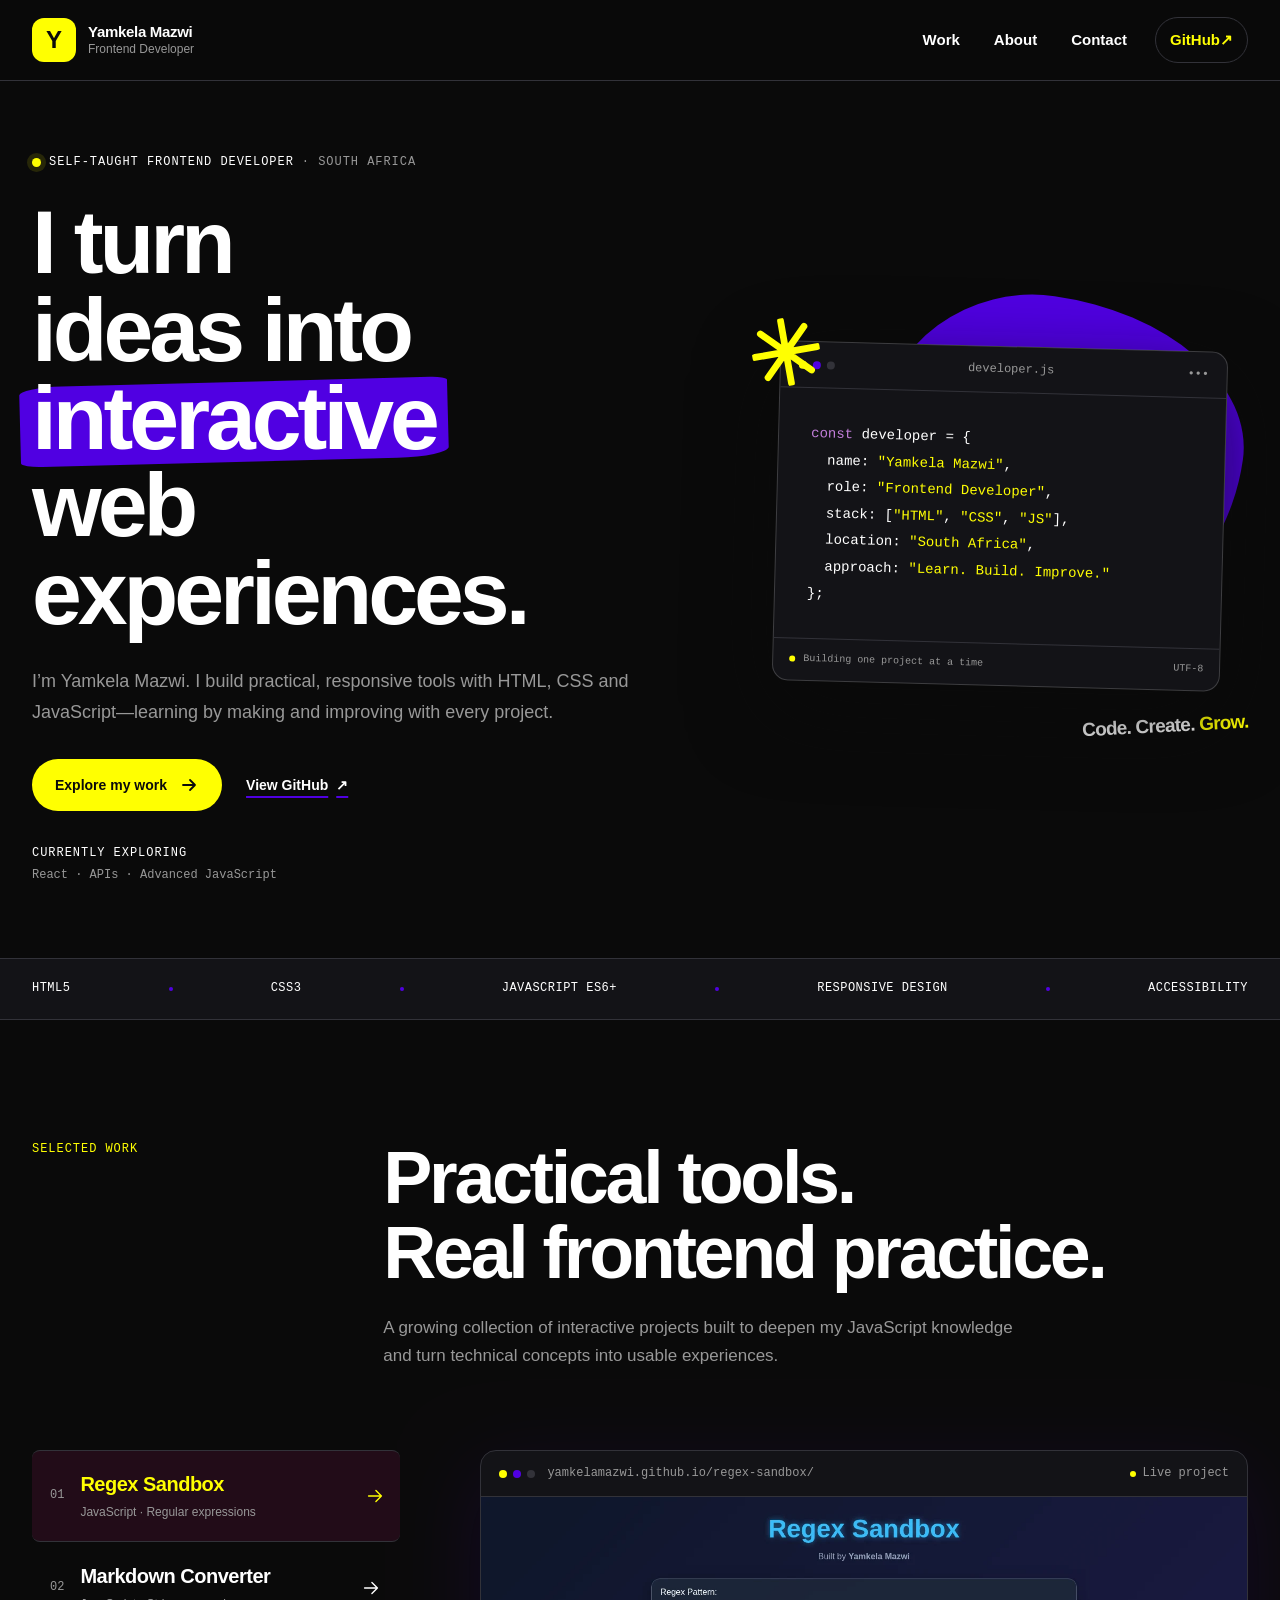
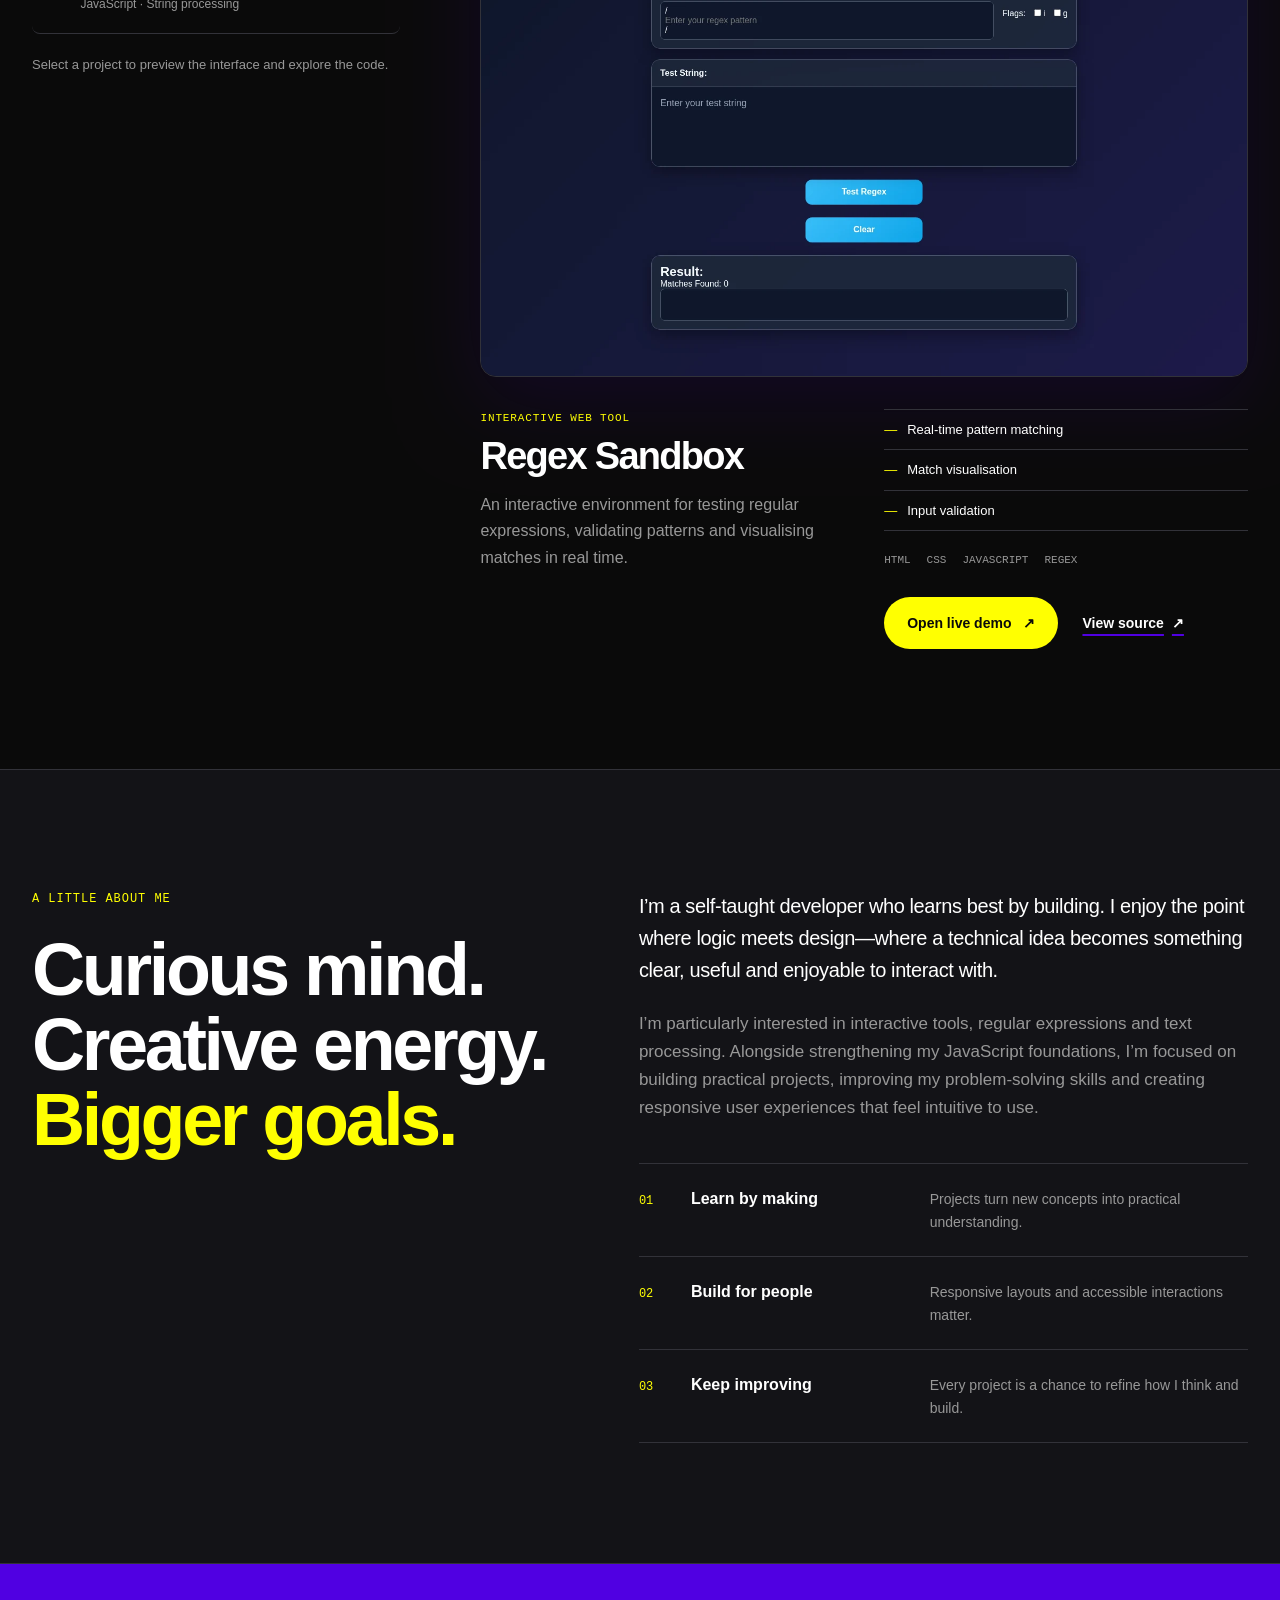
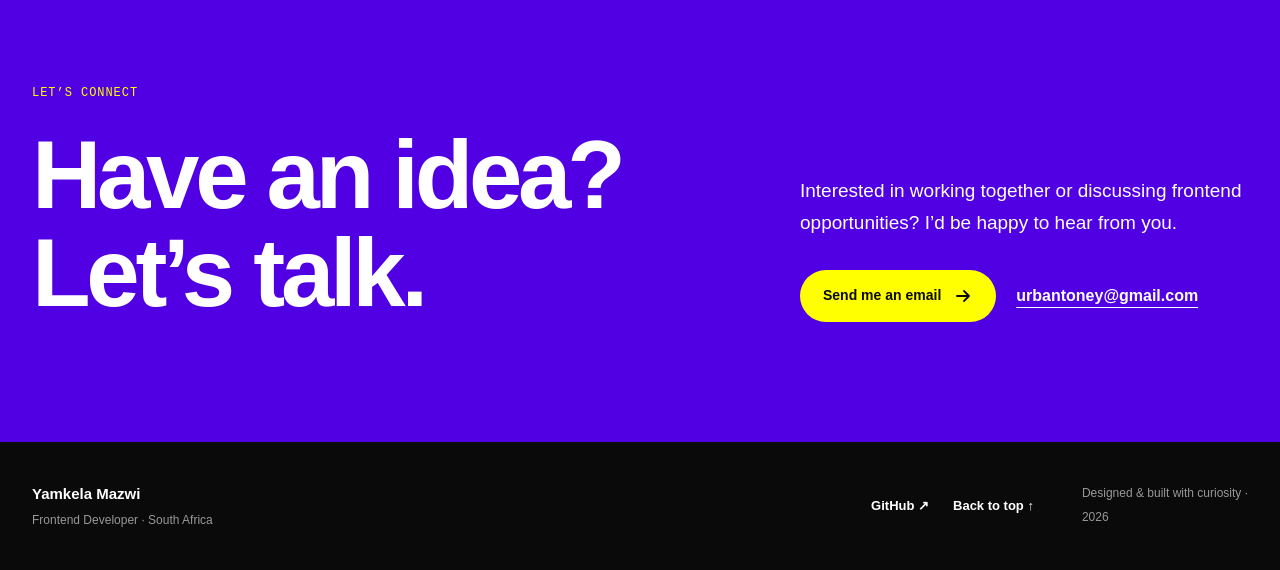
==== commit dbc69cca: "Revise personal interests in about section" ====
--- a/index.html
+++ b/index.html
@@ -153,7 +153,7 @@
         </div>
         <div class="about-content">
           <p class="about-lead">I’m a self-taught developer who learns best by building. I enjoy the point where logic meets design—where a technical idea becomes something clear, useful and enjoyable to interact with.</p>
-          <p>I’m particularly interested in interactive tools, regular expressions and text processing. Alongside strengthening my JavaScript foundations, I’m learning React and exploring how APIs can bring richer experiences to the browser.</p>
+          <p>I’m particularly interested in interactive tools, regular expressions and text processing. Alongside strengthening my JavaScript foundations, I’m focused on building practical projects, improving my problem-solving skills and creating responsive user experiences that feel intuitive to use.</p>
           <div class="principles" aria-label="How I approach development">
             <div><span>01</span><strong>Learn by making</strong><p>Projects turn new concepts into practical understanding.</p></div>
             <div><span>02</span><strong>Build for people</strong><p>Responsive layouts and accessible interactions matter.</p></div>
@@ -190,3 +190,5 @@
       <p class="copyright">Designed &amp; built with curiosity · <span id="year">2026</span></p>
     </div>
   </footer>
+  <script src="main.js"></script>
+</body>
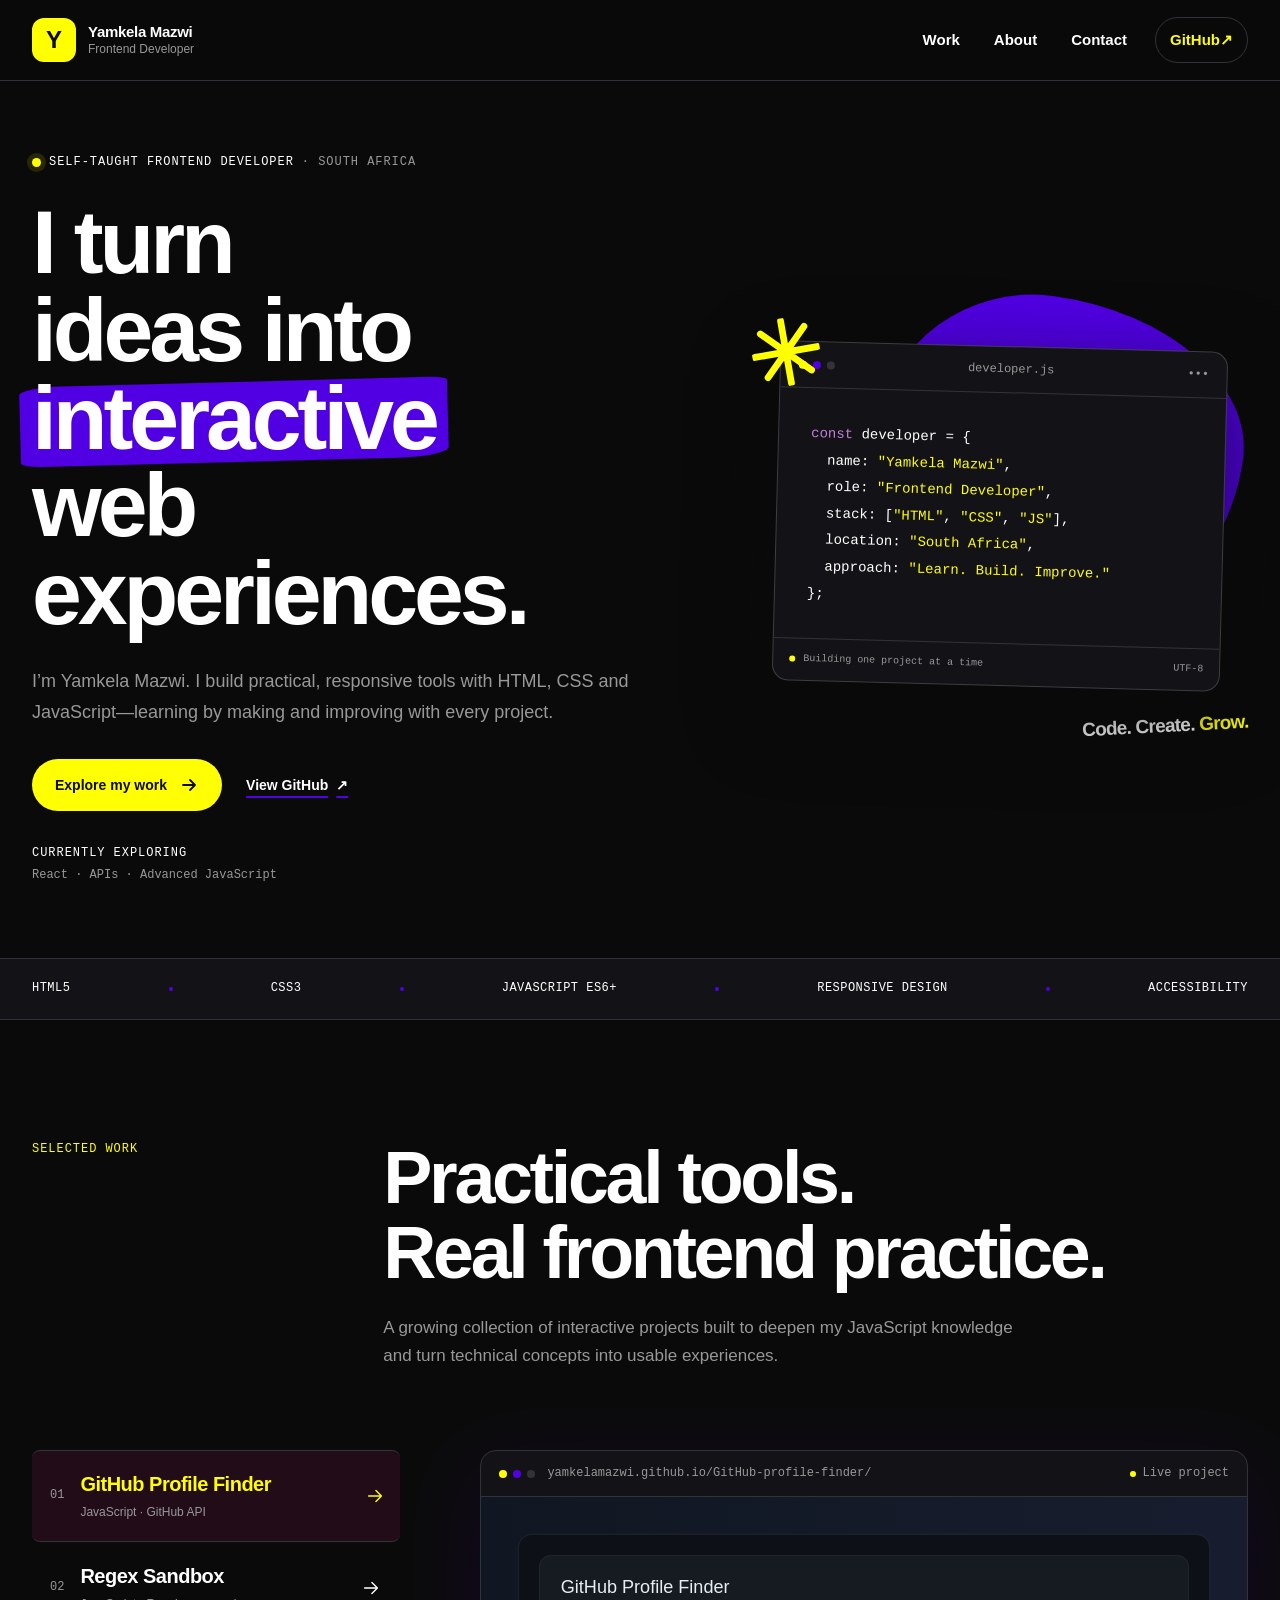
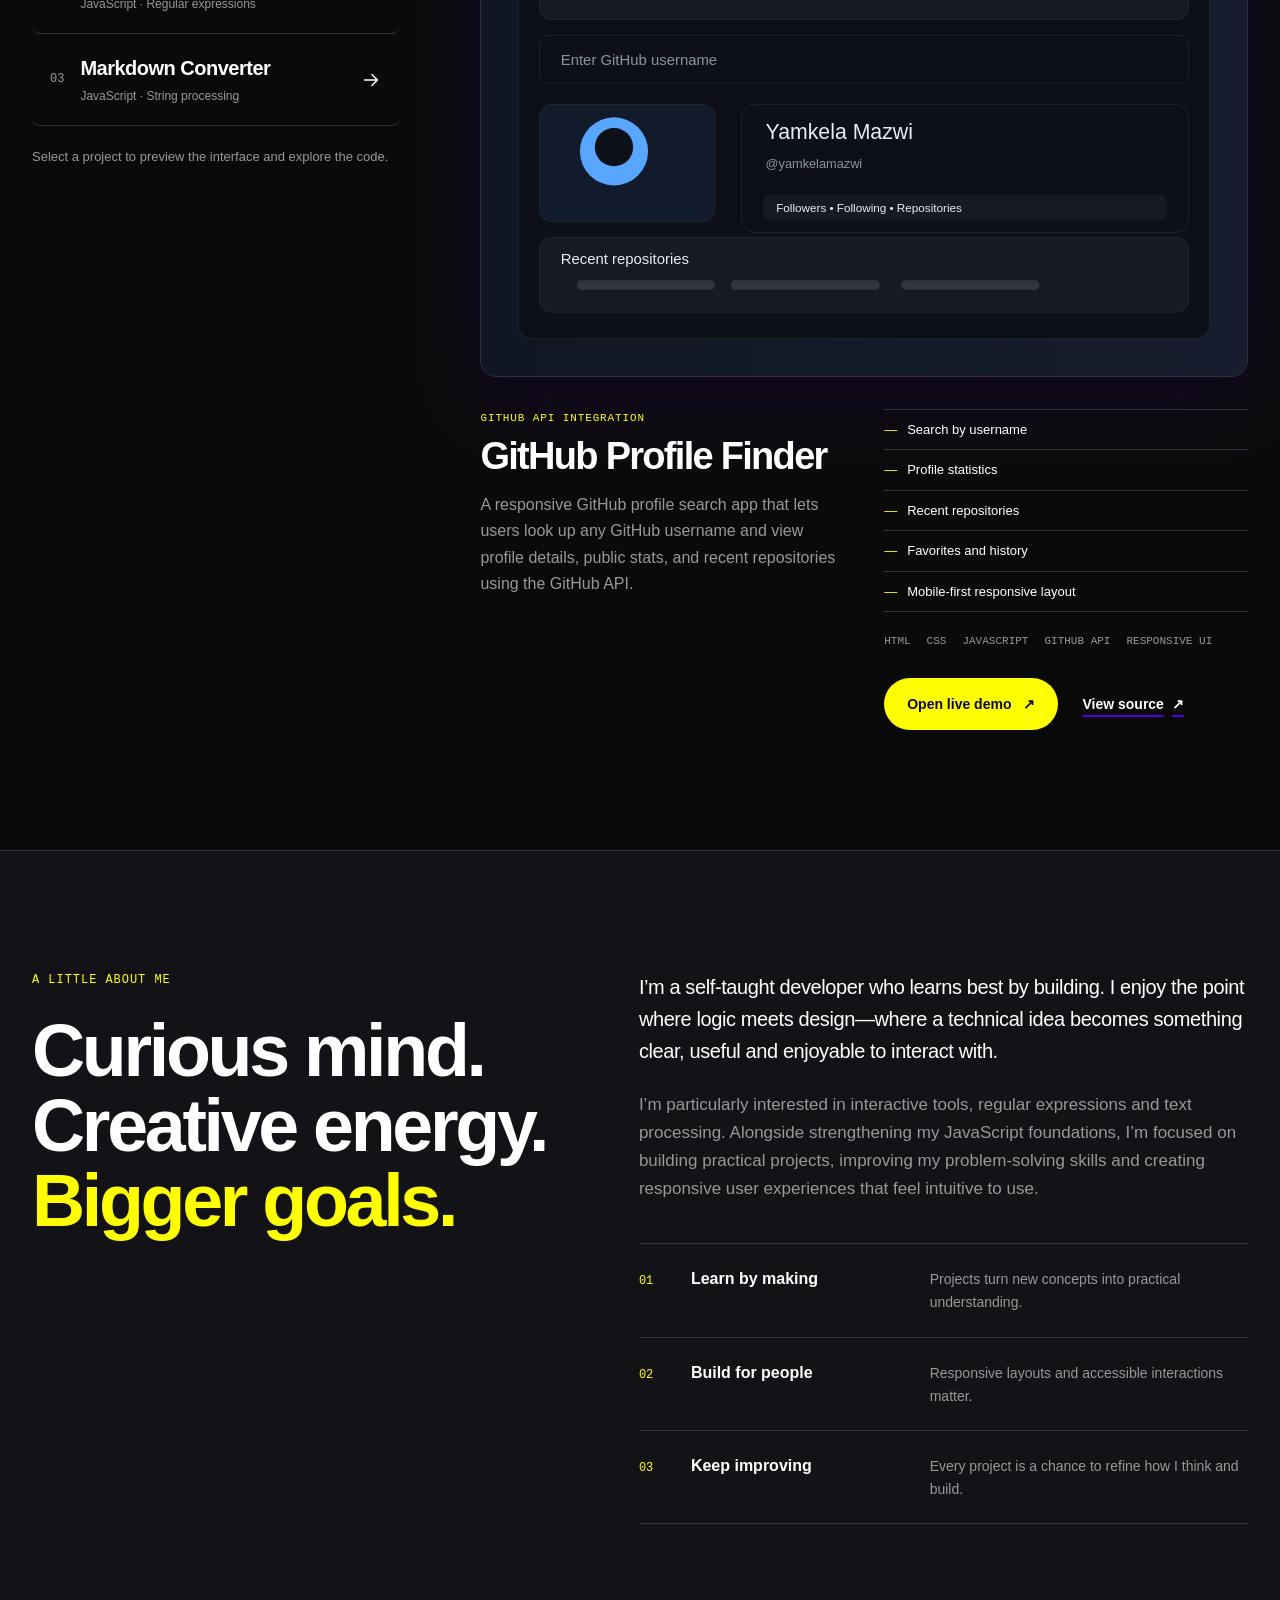
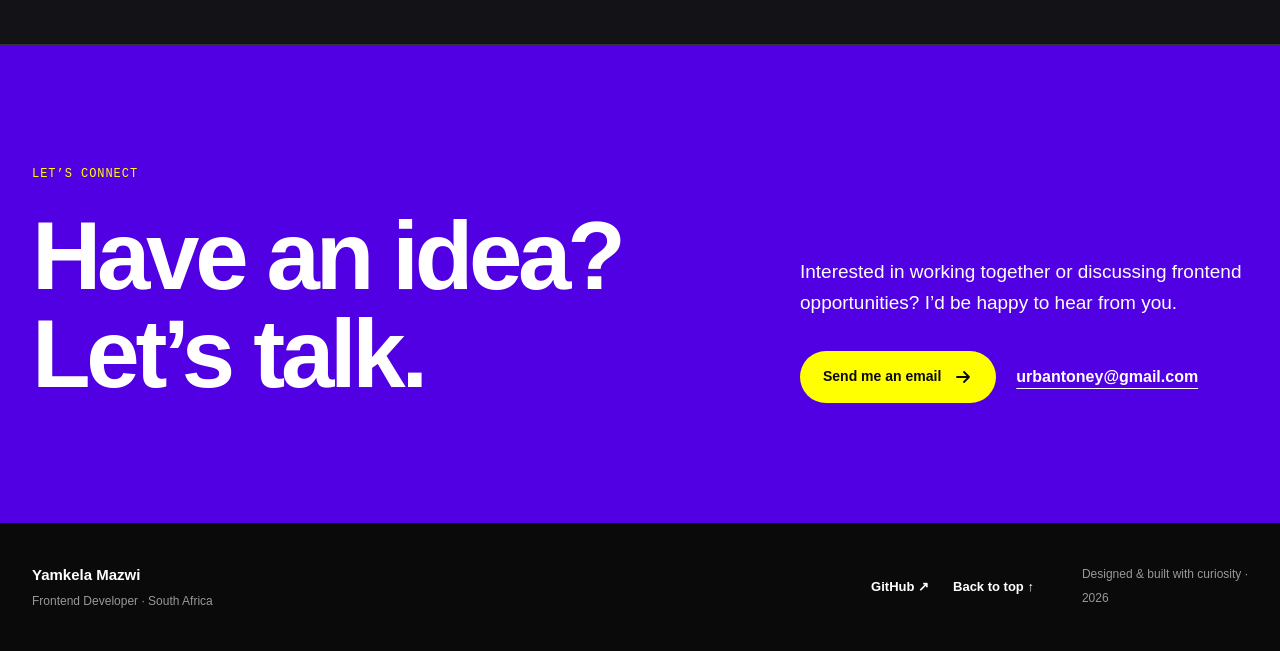
==== commit 48131860: "Replace Regex Sandbox with GitHub Profile Finder Updated project details to include GitHub Profile F" ====
--- a/index.html
+++ b/index.html
@@ -93,16 +93,24 @@
 
         <div class="work-explorer">
           <div class="project-list" role="tablist" aria-label="Choose a featured project" aria-orientation="vertical">
-            <button class="project-tab is-active" id="tab-regex" type="button" role="tab" aria-selected="true" aria-controls="project-panel" tabindex="0" data-project="regex">
+            <button class="project-tab is-active" id="tab-github-finder" type="button" role="tab" aria-selected="true" aria-controls="project-panel" tabindex="0" data-project="github-finder">
               <span class="project-number" aria-hidden="true">01</span>
+              <span class="project-tab-copy"><strong>GitHub Profile Finder</strong><small>JavaScript · GitHub API</small></span>
+              <svg viewBox="0 0 24 24" aria-hidden="true"><path d="M5 12h14m-6-6 6 6-6 6"/></svg>
+            </button>
+
+            <button class="project-tab" id="tab-regex" type="button" role="tab" aria-selected="false" aria-controls="project-panel" tabindex="-1" data-project="regex">
+              <span class="project-number" aria-hidden="true">02</span>
               <span class="project-tab-copy"><strong>Regex Sandbox</strong><small>JavaScript · Regular expressions</small></span>
               <svg viewBox="0 0 24 24" aria-hidden="true"><path d="M5 12h14m-6-6 6 6-6 6"/></svg>
             </button>
+
             <button class="project-tab" id="tab-markdown" type="button" role="tab" aria-selected="false" aria-controls="project-panel" tabindex="-1" data-project="markdown">
-              <span class="project-number" aria-hidden="true">02</span>
+              <span class="project-number" aria-hidden="true">03</span>
               <span class="project-tab-copy"><strong>Markdown Converter</strong><small>JavaScript · String processing</small></span>
               <svg viewBox="0 0 24 24" aria-hidden="true"><path d="M5 12h14m-6-6 6 6-6 6"/></svg>
             </button>
+
             <p class="project-list-note">Select a project to preview the interface and explore the code.</p>
           </div>
 
@@ -114,29 +122,34 @@
                 <span class="browser-status"><i aria-hidden="true"></i> Live project</span>
               </div>
               <div class="screenshot-wrap">
-                <img class="project-screenshot is-active" src="./assets/regex-sandbox.webp" data-screenshot="regex" width="1440" height="900" alt="Regex Sandbox interface with pattern input, test string and results panels">
-                <img class="project-screenshot" src="./assets/markdown-converter.webp" data-screenshot="markdown" width="1440" height="900" alt="Markdown to HTML Converter with input, raw HTML output and live preview panels" aria-hidden="true">
+                <img class="project-screenshot is-active" src="" data-screenshot="github-finder" width="1440" height="900" alt="GitHub Profile Finder preview showing profile card, stats and repo list">
+                <img class="project-screenshot" src="" data-screenshot="regex" width="1440" height="900" alt="Regex Sandbox interface with pattern input, test string and results panels" aria-hidden="true">
+                <img class="project-screenshot" src="" data-screenshot="markdown" width="1440" height="900" alt="Markdown to HTML Converter with input, raw HTML output and live preview panels" aria-hidden="true">
               </div>
             </div>
 
             <div class="project-details">
               <div class="project-summary">
-                <p class="project-kicker" id="project-kicker">Interactive web tool</p>
-                <h3 id="project-title">Regex Sandbox</h3>
-                <p id="project-description">An interactive environment for testing regular expressions, validating patterns and visualising matches in real time.</p>
+                <p class="project-kicker" id="project-kicker">GitHub API integration</p>
+                <h3 id="project-title">GitHub Profile Finder</h3>
+                <p id="project-description">A responsive GitHub profile search app that lets users look up any GitHub username and view profile details, public stats, and recent repositories using the GitHub API.</p>
               </div>
               <div class="project-meta">
                 <ul class="feature-list" id="project-features" aria-label="Project features">
-                  <li>Real-time pattern matching</li>
-                  <li>Match visualisation</li>
-                  <li>Input validation</li>
+                  <li>Search by username</li>
+                  <li>Profile statistics</li>
+                  <li>Recent repositories</li>
+                  <li>Favorites and history</li>
+                  <li>Mobile-first responsive layout</li>
                 </ul>
+
                 <ul class="stack-list" id="project-stack" aria-label="Technologies used">
-                  <li>HTML</li><li>CSS</li><li>JavaScript</li><li>Regex</li>
+                  <li>HTML</li><li>CSS</li><li>JavaScript</li><li>GitHub API</li><li>Responsive UI</li>
                 </ul>
+
                 <div class="project-links">
-                  <a class="button button-primary" id="live-link" href="https://yamkelamazwi.github.io/regex-sandbox/" target="_blank" rel="noopener noreferrer">Open live demo <span aria-hidden="true">↗</span></a>
-                  <a class="text-link" id="source-link" href="https://github.com/yamkelamazwi/regex-sandbox" target="_blank" rel="noopener noreferrer">View source <span aria-hidden="true">↗</span></a>
+                  <a class="button button-primary" id="live-link" href="https://yamkelamazwi.github.io/GitHub-profile-finder/" target="_blank" rel="noopener noreferrer">Open live demo <span aria-hidden="true">↗</span></a>
+                  <a class="text-link" id="source-link" href="https://github.com/yamkelamazwi/GitHub-profile-finder" target="_blank" rel="noopener noreferrer">View source <span aria-hidden="true">↗</span></a>
                 </div>
               </div>
             </div>
@@ -190,5 +203,7 @@
       <p class="copyright">Designed &amp; built with curiosity · <span id="year">2026</span></p>
     </div>
   </footer>
+
   <script src="main.js"></script>
 </body>
+</html>
